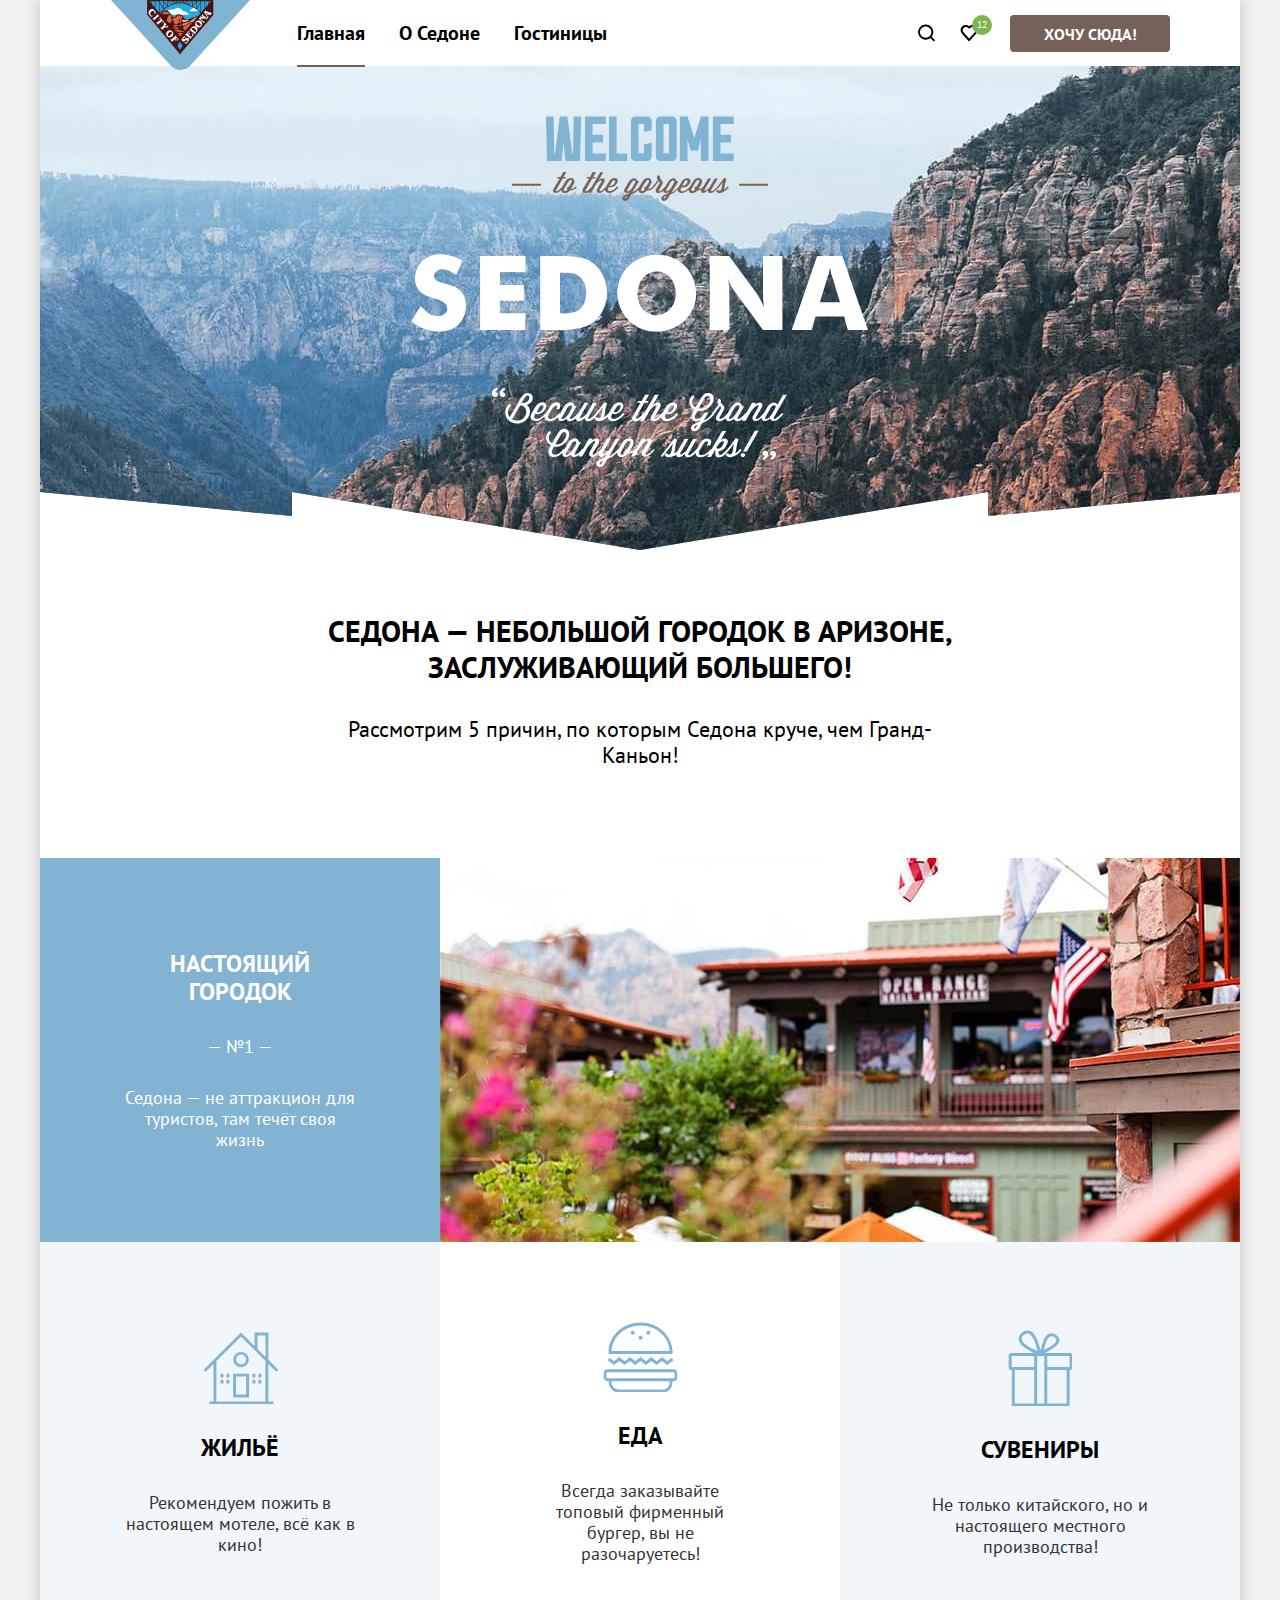
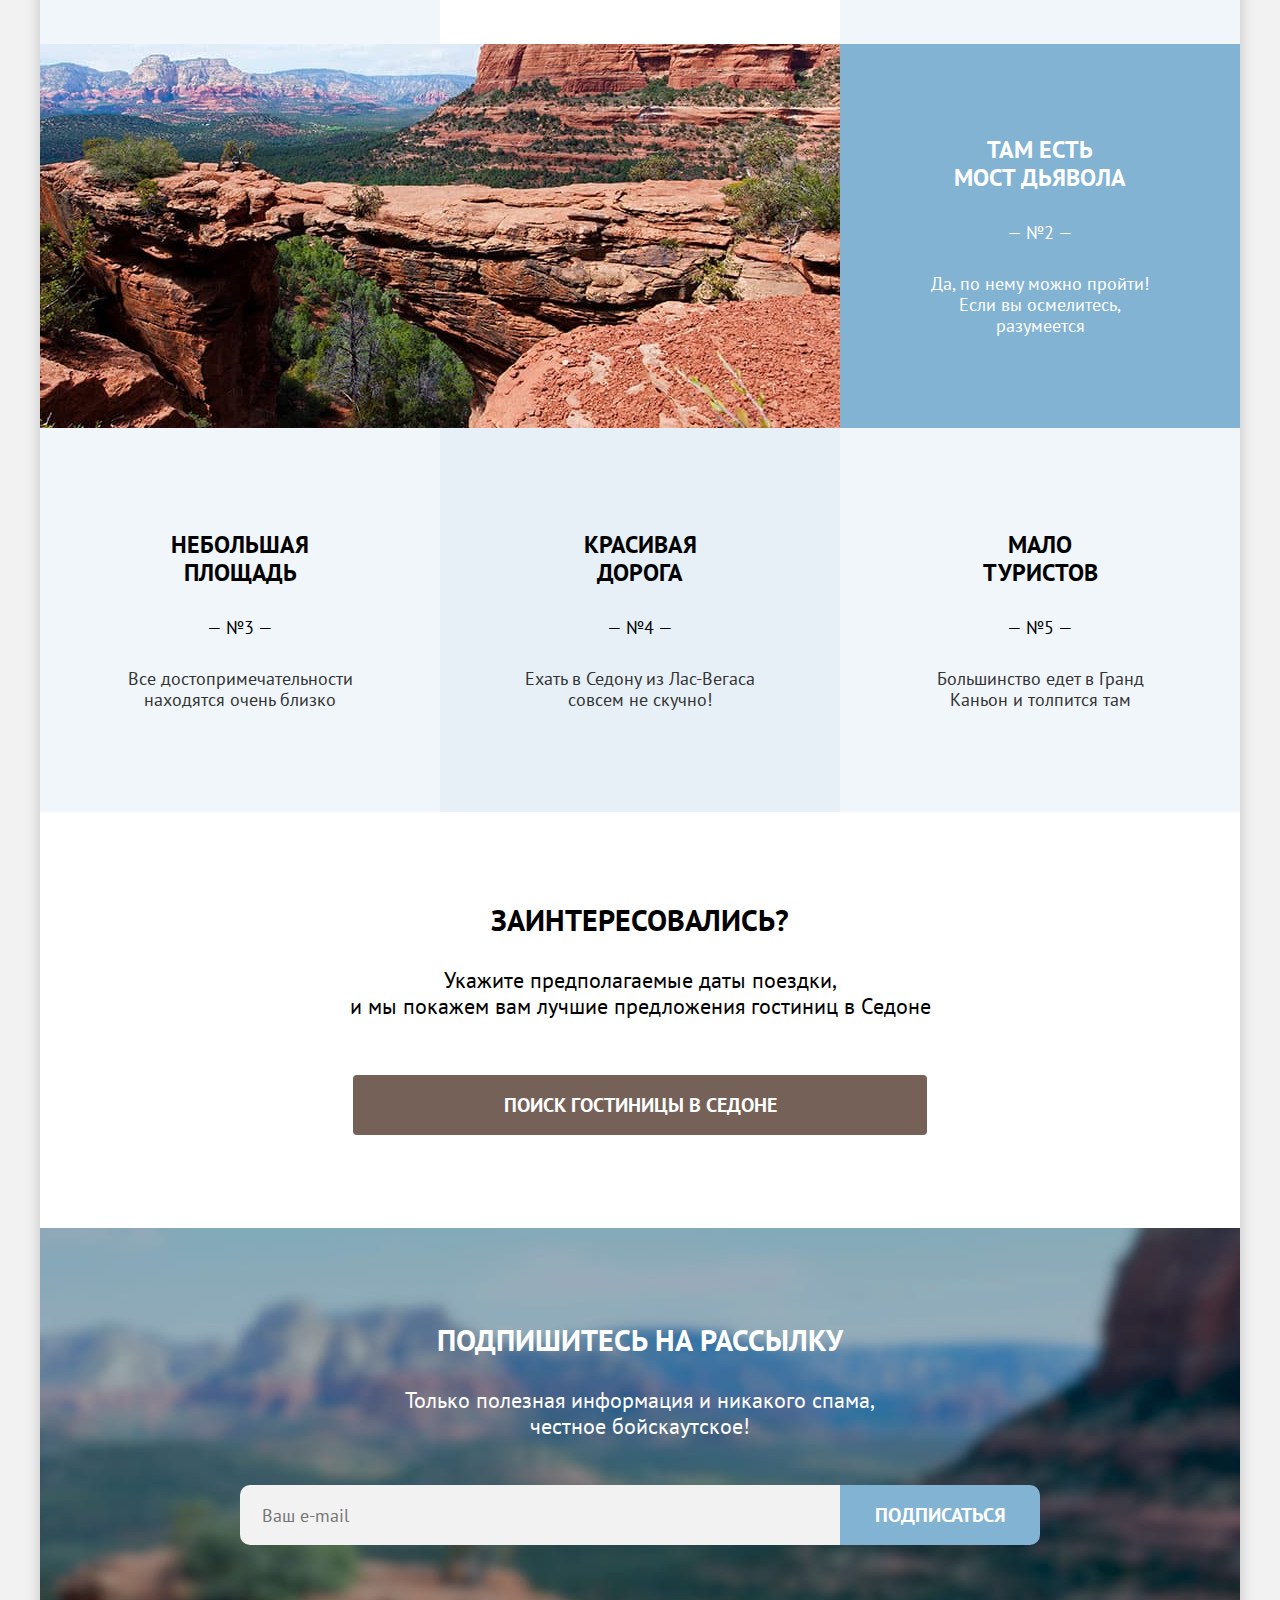
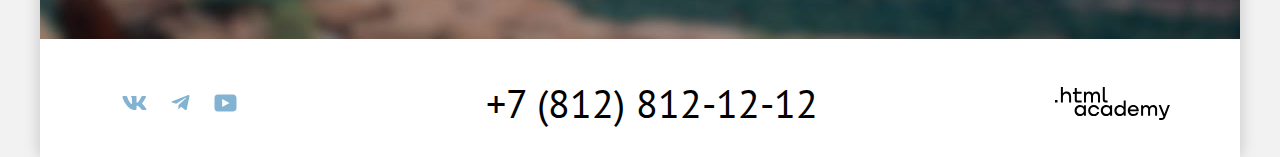
==== index.html @ 920b2a85 "Добавляет частично модальное окно" ====
<!DOCTYPE html>
<html lang="ru">

	<head>
		<meta charset="UTF-8">
		<title>HTML Academy: Седона</title>
		<link rel="icon" href="images/favicon.png" sizes="32x32" type="image/png">
		<link rel="stylesheet" href="styles/styles.css">
	</head>

	<body>
		<div class="wrapper">
			<header class="header container">
				<a class="logo">
					<img src="images/logo.svg" width="140" height="70" alt="Логотип.">
				</a>
				<nav class="navigation">
					<ul class="navigation__list">
						<li><a class="navigation__link navigation__link--active">Главная</a></li>
						<li><a class="navigation__link" href="#">О Седоне</a></li>
						<li><a class="navigation__link" href="catalog.html">Гостиницы</a></li>
					</ul>
					<ul class="navigation__list">
						<li><a class="navigation__link navigation__icon navigation__icon--search" aria-label="Поиск" href="#"></a></li>
						<li><a class="navigation__link navigation__icon navigation__icon--favorite" aria-label="Избранное" href="#"></a></li>
						<li><a class="button" href="#">Хочу сюда!</a></li>
					</ul>
				</nav>
			</header>
			<main class="main">
				<section class="hero">
					<h1 class="visually-hidden">Добро пожаловать в великолепную Седону</h1>
					<img class="hero__image" src="images/welcome.svg" alt="Welcome to the gorgeous Sedona.">
				</section>
				<section class="advantages">
					<h2 class="visually-hidden">Преимущества</h2>
					<div class="advantages__intro">
						<p class="advantages__intro-title title">Седона — небольшой городок в Аризоне, заслуживающий большего!</p>
						<p class="advantages__intro-description">Рассмотрим 5 причин, по которым Седона круче, чем Гранд-Каньон!</p>
					</div>
					<ol class="advantages__list">
						<li class="advantages__item advantages__item--main">
							<div class="advantages__card advantages__card--main advantages__position">
								<p class="advantages__title">Настоящий городок</p>
								<p class="advantages__description advantages__description--main">Седона — не аттракцион для туристов, там течёт своя жизнь</p>
							</div>
							<img class="advantages__item-img" src="images/reasons/first-reason.jpg" alt="Пейзаж города." width="800" height="384">
							<ul class="advantages__sublist">
								<li class="advantages__card advantages__card--house advantages__card--lighter">
									<p class="advantages__title">Жильё</p>
									<p class="advantages__description">Рекомендуем пожить в настоящем мотеле, всё как в кино!</p>
								</li>
								<li class="advantages__card advantages__card--food">
									<p class="advantages__title">Еда</p>
									<p class="advantages__description">Всегда заказывайте топовый фирменный бургер, вы не разочаруетесь!</p>
								</li>
								<li class="advantages__card advantages__card--souvenir advantages__card--lighter">
									<p class="advantages__title">Сувениры</p>
									<p class="advantages__description">Не только китайского, но и настоящего местного производства!</p>
								</li>
							</ul>
						</li>
						<li class="advantages__item advantages__item--main">
							<div class="advantages__card advantages__card--main advantages__position">
								<p class="advantages__title">Там есть<br>мост дьявола</p>
								<p class="advantages__description advantages__description--main">Да, по нему можно пройти! Если вы осмелитесь, разумеется</p>
							</div>
							<img class="advantages__item-img advantages__item-img--reverse" src="images/reasons/second-reason.jpg" alt="Пейзаж города." width="800" height="384">
						</li>
						<li class="advantages__card advantages__card--lighter advantages__position">
							<p class="advantages__title">Небольшая площадь</p>
							<p class="advantages__description">Все достопримечательности находятся очень близко</p>
						</li>
						<li class="advantages__card advantages__card--light advantages__position">
							<p class="advantages__title">Красивая дорога</p>
							<p class="advantages__description">Ехать в Седону из Лас-Вегаса совсем не скучно!</p>
						</li>
						<li class="advantages__card advantages__card--lighter advantages__position">
							<p class="advantages__title">Мало туристов</p>
							<p class="advantages__description">Большинство едет в Гранд Каньон и толпится там</p>
						</li>
					</ol>
				</section>
				<section class="search">
					<h2 class="visually-hidden">Поиск гостиницы</h2>
					<p class="search__title title">Заинтересовались?</p>
					<p class="search__description">Укажите предполагаемые даты поездки,<br>и мы покажем вам лучшие предложения гостиниц в Седоне</p>
					<a class="search__button button" href="#">Поиск гостиницы в седоне</a>
				</section>
				<section class="newsletter newsletter--background">
					<h2 class="newsletter__title title">Подпишитесь на рассылку</h2>
					<p class="newsletter__description">Только полезная информация и никакого спама, честное бойскаутское!</p>
					<form class="newsletter__form" action="https://echo.htmlacademy.ru/" method="post">
						<input class="newsletter__input-text" placeholder="Ваш e-mail" type="email" name="newsletter-email" aria-label="Email" required>
						<button class="newsletter__button button button--secondary" type="submit">Подписаться</button>
					</form>
				</section>
			</main>
			<footer class="contacts container">
				<h2 class="visually-hidden">Контакты</h2>
				<ul class="social">
					<li class="social__item">
						<a class="social__link" href="https://vk.com/htmlacademy" aria-label="Вконтакте.">
							<svg aria-hidden="true" width="25" height="14" viewBox="0 0 25 14" fill="currentColor" xmlns="http://www.w3.org/2000/svg">
								<path fill-rule="evenodd" clip-rule="evenodd"
											d="M23.9498 0.948C24.1158 0.402 23.9498 0 23.1548 0H20.5298C19.8618 0 19.5538 0.347 19.3868 0.73C19.3868 0.73 18.0518 3.926 16.1608 6.002C15.5488 6.604 15.2708 6.795 14.9368 6.795C14.7698 6.795 14.5188 6.604 14.5188 6.057V0.948C14.5188 0.292 14.3348 0 13.7788 0H9.65076C9.23376 0 8.98276 0.304 8.98276 0.593C8.98276 1.214 9.92876 1.358 10.0258 3.106V6.904C10.0258 7.737 9.87276 7.888 9.53876 7.888C8.64876 7.888 6.48376 4.677 5.19876 1.003C4.94976 0.288 4.69776 0 4.02676 0H1.39976C0.649756 0 0.499756 0.347 0.499756 0.73C0.499756 1.412 1.38976 4.8 4.64476 9.281C6.81476 12.341 9.86976 14 12.6528 14C14.3218 14 14.5278 13.632 14.5278 12.997V10.684C14.5278 9.947 14.6858 9.8 15.2148 9.8C15.6048 9.8 16.2718 9.992 17.8298 11.467C19.6098 13.216 19.9028 14 20.9048 14H23.5298C24.2798 14 24.6558 13.632 24.4398 12.904C24.2018 12.18 23.3518 11.129 22.2248 9.882C21.6128 9.172 20.6948 8.407 20.4158 8.024C20.0268 7.533 20.1378 7.314 20.4158 6.877C20.4158 6.877 23.6158 2.451 23.9488 0.948H23.9498Z" />
							</svg>
						</a>
					</li>
					<li class="social__item">
						<a class="social__link" href="https://t.me/htmlacademy" aria-label="Телеграм.">
							<svg aria-hidden="true" width="19" height="16" viewBox="0 0 19 16" fill="currentColor" xmlns="http://www.w3.org/2000/svg">
								<path
											d="M17.2853 0.0992597L1.34073 6.24776C0.252584 6.68481 0.258879 7.29184 1.14109 7.56253L5.23469 8.83953L14.7061 2.8637C15.1539 2.59121 15.5631 2.7378 15.2268 3.03636L7.55308 9.96185H7.55128L7.55308 9.96275L7.2707 14.1823C7.68438 14.1823 7.86693 13.9925 8.09895 13.7686L10.0873 11.8351L14.2232 14.89C14.9858 15.31 15.5334 15.0941 15.7232 14.1841L18.4382 1.38885C18.7161 0.274623 18.0128 -0.229883 17.2853 0.0992597Z" />
							</svg>
						</a>
					</li>
					<li class="social__item">
						<a class="social__link" href="https://www.youtube.com/user/htmlacademyru" aria-label="YouTube.">
							<svg aria-hidden="true" width="23" height="18" viewBox="0 0 23 18" fill="currentColor" xmlns="http://www.w3.org/2000/svg">
								<path
											d="M19.1072 0.5H3.67437C1.81368 0.5 0.500244 2.09375 0.500244 3.9V13.9937C0.500244 15.9062 1.81368 17.5 3.67437 17.5H19.3261C20.9679 17.5 22.5002 15.9062 22.5002 14.1V3.9C22.2813 2.09375 20.9679 0.5 19.1072 0.5ZM8.16194 13.0375V4.9625L15.4953 9L8.16194 13.0375Z" />
							</svg>
						</a>
					</li>
				</ul>
				<a class="contacts__link contacts__large-text" href="tel:88128121212" aria-label="Наш телефон для связи:">+7 (812) 812-12-12</a>
				<a class="contacts__link" href="https://htmlacademy.ru/" aria-label="Логотип компании html academy.">
					<svg class="contacts__dev-logo" width="115" height="33" viewBox="0 0 115 33" fill="currentColor" xmlns="http://www.w3.org/2000/svg">
						<path fill-rule="evenodd" clip-rule="evenodd"
									d="M7.9999 6.2C8.7999 5.2 9.9999 4.5 11.5999 4.5C14.2999 4.5 16.1999 6.4 16.0999 9.4V15.5H14.0999V9.8C14.0999 8 12.9999 6.6 11.1999 6.6C9.1999 6.6 7.8999 8.1 7.8999 10.2V15.5H5.8999V0H7.8999V6.2H7.9999ZM0 15.5V12.9H2.5V15.5H0ZM26.5999 4.79998H21.7999V1.09998H19.7999V4.89998H17.8999V6.89998H19.7999V12.9C19.7999 14.6 20.7999 15.6 22.4999 15.6H26.5999V13.6H22.8999C22.1999 13.6 21.7999 13.2 21.7999 12.5V6.79998H26.5999V4.79998ZM37.6 6.69998C38.2 5.39998 39.5 4.59998 41.1 4.59998C43.6 4.59998 45.1 6.39998 45 8.89997V15.4H43V9.09998C43 7.49998 42.1 6.49998 40.6 6.49998C39.4 6.49998 38 7.39998 38 9.79998V15.4H36V9.09998C36 7.49998 35.1 6.49998 33.6 6.49998C32 6.49998 31 7.99998 31 9.99998V15.4H29V4.79998H30.9V6.39998H31C31.6 5.39998 32.7 4.59998 34.1 4.59998C35.7 4.59998 36.9 5.49998 37.5 6.69998H37.6ZM47.8 12.7C47.8 14.4 48.8 15.4 50.6 15.4H52.6V13.4H50.9001C50.2001 13.4 49.8 13 49.8 12.3V0H47.8V12.7ZM25.0001 17.9C26.7001 17.9 28.0001 18.6 28.9001 19.7V18.2H30.9001V28.8H28.9001V27.2H28.8001C28.0001 28.3 26.8001 29.1 25.0001 29.1C21.9001 29.1 19.6001 26.8 19.6001 23.5C19.6001 20.2 21.9001 17.9 25.0001 17.9ZM21.7001 23.5C21.7001 25.5 23.1001 27.1 25.3001 27.1C27.5001 27.1 28.9001 25.4 28.9001 23.5C28.9001 21.5 27.5001 19.9 25.3001 19.9C23.1001 19.9 21.7001 21.5 21.7001 23.5ZM44.2 22C43.7 19.6 41.5999 17.9 38.7999 17.9C35.3999 17.9 33.2 20.4 33.2 23.5C33.2 26.6 35.3999 29.1 38.7999 29.1C41.5999 29.1 43.7 27.3 44.2 24.9H42.0999C41.7 26.2 40.3999 27.2 38.7999 27.2C36.5999 27.2 35.2 25.6 35.2 23.6C35.2 21.6 36.5999 20 38.7999 20C40.3999 20 41.5999 21 42.0999 22.2H44.2V22ZM51.2001 17.9C52.9001 17.9 54.2001 18.6 55.1 19.7V18.2H57.1V28.8H55.1V27.2H55C54.2001 28.3 53 29.1 51.2001 29.1C48.1001 29.1 45.8 26.8 45.8 23.5C45.8 20.2 48.1001 17.9 51.2001 17.9ZM47.9001 23.5C47.9001 25.5 49.3 27.1 51.5 27.1C53.6 27.1 55.1 25.4 55.1 23.5C55.1 21.5 53.7001 19.9 51.5 19.9C49.3 19.9 47.9001 21.5 47.9001 23.5ZM68.6999 19.8C67.7999 18.7 66.4999 17.9 64.7999 17.9C61.6999 17.9 59.3999 20.2 59.3999 23.5C59.3999 26.8 61.5999 29.1 64.7999 29.1C66.4999 29.1 67.7999 28.3 68.5999 27.3H68.6999V28.8H70.6999V13.4H68.6999V19.8ZM65.0999 27.1C62.8999 27.1 61.4999 25.5 61.4999 23.5C61.4999 21.5 62.8999 19.9 65.0999 19.9C67.2999 19.9 68.6999 21.5 68.6999 23.5C68.5999 25.5 67.1999 27.1 65.0999 27.1ZM72.8 23.5C72.8 20.4 75 17.9 78.3 17.9C81.8 17.9 84 20.6 83.8 24.2H75C75.1 25.8 76.5 27.1 78.4 27.1C79.8 27.1 80.9 26.5 81.4 25.5H83.5C82.8 27.8 80.8 29.1 78.3 29.1C74.9 29.1 72.8 26.5 72.8 23.5ZM81.6 22.4C81.3 20.8 80 19.8 78.3 19.8C76.6001 19.8 75.4 20.9 75.1 22.4H81.6ZM98.2001 17.9C96.6001 17.9 95.3001 18.7 94.6001 19.9H94.5001C93.9001 18.7 92.7001 17.9 91.1001 17.9C89.7001 17.9 88.6001 18.6 88.0001 19.7V18.2H86.1001V28.8H88.1001V23.4C88.1001 21.4 89.1001 20 90.7001 19.9C92.2001 19.9 93.1001 20.9 93.1001 22.5V28.8H95.1001V23.2C95.1001 20.8 96.5001 19.9 97.7001 19.9C99.2001 19.9 100.1 20.9 100.1 22.5V28.8H102.1V22.3C102.2 19.7 100.7 17.9 98.2001 17.9ZM105.8 18.1L109.4 27L112.8 18.1H114.9L110.2 30.3C109.5 32.1 108.5 32.9 106.7 32.9H104.2V30.9H106.7C107.7 30.9 108.1 30.6 108.4 29.7L103.6 18.1H105.8Z" />
					</svg>
				</a>
			</footer>
		</div>
		<div class="modal modal--closed">
			<div class="modal__window">
				<button class="modal__close-button" aria-label="Закрыть"></button>
				<section class="modal__content">
					<h2 class="modal__title title">Поиск гостиницы в Седоне</h2>
					<form class="modal__form" action="https://echo.htmlacademy.ru/" method="post">
						<label class="modal__label" for="entry-date">Дата заезда:</label>
						<input class="modal__input" id="entry-date" type="text" value="27 апреля 2020">
						<span class="modal__input-info modal__input-info--danger">Мы не можем отправить вас в прошлое.</span>
						<label class="modal__label" for="departure-date">Дата выезда:</label>
						<input class="modal__input" id="departure-date" type="text" value="1 сентября 2021">
						<span class="modal__input-info">На эти даты есть свободные номера. Пока есть.</span>
						<label class="modal__label" for="adults-num">Взрослые:</label>
						<input class="modal__input modal__input-number" id="adults-num" type="number" value="2">
						<span class="modal__empty"></span>
						<label class="modal__label modal__label--info" for="children-num">Дети:</label>
						<input class="modal__input modal__input-number" id="children-num" type="number" value="1">
						<button class="modal__button button button--secondary">Найти</button>
					</form>
				</section>
			</div>
		</div>
	</body>

</html>
---- styles/styles.css ----
@font-face {
	font-family: "PT Sans";
	font-style: normal;
	font-weight: 400;
	src: url("../fonts/ptsans-400.woff2") format("woff2");
	font-display: swap;
}

@font-face {
	font-family: "PT Sans";
	font-style: normal;
	font-weight: 700;
	src: url("../fonts/ptsans-700.woff2") format("woff2");
	font-display: swap;
}

/* Basic */

img {
	max-width: 100%;
	object-fit: contain;
}

body {
	height: 100vh;
	margin: 0;
	font-family: "PT Sans", sans-serif;
	font-size: 22px;
	line-height: 26px;
	background-color: #f2f2f2;
	color: #000000;
}

.wrapper {
	display: flex;
	flex-direction: column;
	width: 1200px;
	min-height: 100%;
	margin: auto;
	box-shadow: 0 0 15px rgba(0, 0, 0, 0.2);
	background-color: #ffffff;
}

.container {
	padding: 0 70px;
}

.main {
	flex-grow: 1;
}

.catalog {
	flex-grow: 1;
}

.title {
	margin: 0 auto;
	padding: 0;
	font-size: 30px;
	line-height: 36px;
	font-weight: 700;
	text-transform: uppercase;
}

.visually-hidden {
	position: absolute;
	width: 1px;
	height: 1px;
	margin: -1px;
	border: 0;
	padding: 0;
	white-space: nowrap;
	clip-path: inset(100%);
	clip: rect(0 0 0 0);
	overflow: hidden;
}

/* Button */

.button {
	display: block;
	width: 160px;
	margin: 0;
	padding: 9px 15px 8px;
	box-sizing: border-box;
	font-family: inherit;
	font-weight: 700;
	font-size: 16px;
	line-height: 20px;
	text-transform: uppercase;
	text-decoration: none;
	text-align: center;
	cursor: pointer;
	color: #ffffff;
	background-color: #756157;
	border: none;
	border-radius: 4px;
}

.button--secondary {
	background-color: #82b3d3;
}

.button--selected {
	background-color: #7db54f;
}

.button--trasparent {
	font-weight: 400;
	background-color: transparent;
	text-transform: none;
}

.button--icon {
	display: flex;
	align-items: center;
	width: 48px;
	padding: 15px 14px;
	color: #000000;
	background-color: transparent;
	border: 2px solid #e5e5e5;
	border-radius: 4px;
}

.button--icon-selected {
	border: 2px solid #000000;
}

.button:hover {
	background-color: #615048;
}

.button--secondary:hover {
	background-color: #68a2ca;
}

.button--selected:hover {
	background-color: #6c9e42;
}

.button--icon:hover {
	background-color: transparent;
	border: 2px solid #000000;
}

.button:focus {
	outline: none;
	background-color: #615048;
}

.button--secondary:focus {
	outline: none;
	background-color: #68a2ca;
}

.button--selected:focus {
	outline: none;
	background-color: #6c9e42;
}

.button--icon:focus {
	background-color: transparent;
	border: 2px solid #68a2ca;
}

.button:active {
	background-color: #756157;
	color: rgba(255, 255, 255, 0.3);
}

.button--secondary:active {
	background-color: #82b3d3;
	color: rgba(255, 255, 255, 0.3);
}

.button--selected:active {
	background-color: #7db54f;
	color: rgba(255, 255, 255, 0.3);
}

.button--icon:active {
	background-color: transparent;
	border: 2px solid #000000;
	color: #000000;
}

.button:disabled {
	background-color: #e5e5e5;
	color: #ffffff;
}

/* Header */

.header {
	position: relative;
}

.logo {
	position: absolute;
	display: block;
	z-index: 1;
}

.navigation {
	margin-left: 170px;
	display: flex;
	justify-content: space-between;
}

.navigation__list {
	display: flex;
	flex-wrap: wrap;
	align-items: center;
	margin: 0;
	padding: 0;
	list-style: none;
}

.navigation__link {
	position: relative;
	display: block;
	padding: 20px 17px;
	font-weight: 700;
	font-size: 20px;
	text-transform: capitalize;
	text-decoration: none;
	color: #000000;
}

.navigation__link:hover {
	background-color: #e3f1fa;
}

.navigation__link:focus {
	background-color: #e3f1fa;
	outline: none;
}

.navigation__link:active {
	background-color: #d6ecf9;
}

.navigation__link--active::before {
	position: absolute;
	bottom: -1px;
	width: calc(100% - 17px * 2);
	height: 2px;
	content: "";
	background-color: #756257;
	z-index: 1;
}

.navigation__icon {
	padding: 20px 12px;
	font-weight: 400;
	width: 18px;
	height: 26px;
	background-repeat: no-repeat;
	background-size: 18px 18px;
	background-position: center;
}

.navigation__icon--search {
	background-image: url("../images/icons/search.svg");
}

.navigation__icon--favorite {
	margin-right: 20px;
	background-image: url("../images/icons/favorite.svg");
}

.navigation__icon--favorite::after {
	position: absolute;
	top: 15px;
	right: -2px;
	width: 20px;
	height: 20px;
	content: "12";
	font-size: 10px;
	line-height: 20px;
	color: #ffffff;
	text-align: center;
	background-color: #7db54f;
	border-radius: 50%;
}

/* Contacts */

.contacts {
	display: flex;
	justify-content: space-between;
	align-items: center;
	padding-top: 40px;
	padding-bottom: 30px;
}

.social {
	display: flex;
	flex-wrap: wrap;
	align-items: center;
	margin: 0;
	padding: 0;
	list-style: none;
}

.social__link {
	display: flex;
	padding: 12px;
	color: #83b3d3;
}

.social__link:hover {
	color: #68a2ca;
}

.social__link:focus {
	outline: none;
	color: #68a2ca;
}

.social__link:active {
	opacity: 0.3;
}

.contacts__large-text {
	font-size: 40px;
	line-height: 48px;
	text-transform: uppercase;
}

.contacts__dev-logo {
	display: block;
}

.contacts__link {
	color: inherit;
	text-decoration: none;
}

.contacts__link:hover {
	color: #756157;
}

.contacts__link:focus {
	outline: none;
	color: #756157;
}

.contacts__link:active {
	color: #756157;
	opacity: 0.3;
}

/* Modal */

.modal {
	position: fixed;
	top: 0;
	left: 0;
	width: 100%;
	height: 100%;
	display: flex;
	background: rgba(242, 242, 242, 0.8);
	z-index: 2;
}

.modal__window {
	position: relative;
	margin: auto;
	padding: 62px 70px 70px;
	background-color: #ffffff;
	box-shadow: 0 25px 50px rgba(0, 0, 0, 0.15);
	border-radius: 30px;
}

.modal__close-button {
	position: absolute;
	top: 54px;
	right: 70px;
	width: 53px;
	height: 53px;
	border-radius: 50%;
	background-color: #f2f2f2;
	border: none;
	cursor: pointer;
}

.modal__close-button::after {
	position: absolute;
	top: 50%;
	left: 50%;
	width: 13px;
	height: 13px;
	content: "";
	background-image: url("../images/icons/close.svg");
	background-repeat: no-repeat;
	transform: translate(-50%, -50%);
}

.modal__title {
	margin-bottom: 63px;
}

.modal__form {
	display: grid;
	grid-template-columns: 155px 133px 56px 97px 133px;
	align-items: center;
}

.modal__label {
	position: relative;
	font-weight: 700;
	font-size: 20px;
	line-height: 26px;
	text-transform: capitalize;
}

.modal__label--info::after {
	position: absolute;
	top: 0;
	left: 54px;
	width: 25px;
	height: 25px;
	border-radius: 50%;
	background-color: #83b3d3;
	background-image: url("../images/icons/info.svg");
	background-repeat: no-repeat;
	background-position: center;
	content: "";
}

.modal__input {
	display: block;
	grid-column: 2 / -1;
	width: 100%;
	box-sizing: border-box;
	padding: 15px 60px 14px 19px;
	font-family: inherit;
	font-size: 18px;
	line-height: 21px;
	background-color: #f2f2f2;
	border: none;
	border-radius: 4px;
}

.modal__input-number {
	grid-column: span 1;
	padding-left: 60px;
}

.modal__input-number::-webkit-outer-spin-button,
.modal__input-number::-webkit-inner-spin-button {
	appearance: none;
	margin: 0;
}

.modal__input-info {
	grid-column: 2 / -1;
	font-size: 16px;
	line-height: 21px;
	padding: 8px 0 10px;
}

.modal__input-info--danger {
	color: #ff5757;
}

.modal__button {
	width: 100%;
	margin-top: 40px;
	padding: 12px 26px;
	grid-column: 1 / -1;
	font-size: 20px;
	line-height: 36px;
	border-radius: 10px;
}

.modal--closed {
	display: none;
}

/* Hero */

.hero {
	position: relative;
	margin: 0;
	padding: 50px 0 82px;
	background-color: #489dd6;
	background-image: url("../images/backgrounds/welcome.jpg");
	background-repeat: no-repeat;
	background-size: 100% auto;
	color: #ffffff;
	clip-path: polygon(0% 0%, 0% 88%, 21% 93%, 21% 88%, 50% 100%, 79% 88%, 79% 93%, 100% 88%, 100% 0%);
}

.hero__image {
	display: block;
	margin: 0 auto;
}


/* Advantages */

.advantages__intro {
	width: 660px;
	margin: auto;
	padding: 63px 0 90px;
	text-align: center;
}

.advantages__intro-title {
	margin-bottom: 31px;
}

.advantages__intro-description {
	margin: 0;
}


.advantages__list {
	display: grid;
	grid-template-columns: repeat(3, 1fr);
	margin: 0;
	padding: 0;
	list-style: none;
	text-align: center;
	counter-reset: advantage;
}

.advantages__sublist {
	display: contents;
	margin: 0;
	padding: 0;
	list-style: none;
}

.advantages__card {
	display: flex;
	flex-direction: column;
	gap: 30px;
	justify-content: center;
	align-items: center;
	grid-column: span 1;
	min-height: 384px;
	box-sizing: border-box;
	padding: 80px 85px;
}

.advantages__item--main {
	display: grid;
	grid-template-columns: repeat(3, 1fr);
	grid-column: 1 / -1;
	gap: 0;
	padding: 0;
}

.advantages__item-img {
	display: block;
	object-fit: cover;
	grid-column: span 2;
}

.advantages__item-img--reverse {
	order: -1;
}

.advantages__card--main {
	background-color: #82b3d3;
	color: #ffffff;
}

.advantages__title {
	width: 180px;
	margin: 0;
	order: 1;
	font-size: 24px;
	line-height: 28px;
	font-weight: 700;
	text-transform: uppercase;
}

.advantages__position::before {
	counter-increment: advantage;
	content: "— №" counter(advantage) " —";
	order: 2;
	font-size: 18px;
	line-height: 21px;
}

.advantages__description {
	margin: 0;
	order: 3;
	font-size: 18px;
	line-height: 21px;
	color: #333333;
}

.advantages__description--main {
	color: inherit;
}

.advantages__card--house::before {
	width: 75px;
	height: 72px;
	background-image: url("../images/reasons/house.svg");
	background-repeat: no-repeat;
	content: "";
}

.advantages__card--food::before {
	width: 74px;
	height: 70px;
	background-image: url("../images/reasons/food.svg");
	background-repeat: no-repeat;
	content: "";
}

.advantages__card--souvenir::before {
	width: 64px;
	height: 76px;
	background-image: url("../images/reasons/souvenir.svg");
	background-repeat: no-repeat;
	content: "";
}

.advantages__card--light {
	background-color: rgba(131, 179, 211, 0.2);
}

.advantages__card--lighter {
	background-color: rgba(131, 179, 211, 0.12);
}

/* Search */

.search {
	margin: 0 auto;
	padding: 90px 0 93px;
	text-align: center;
}

.search__title {
	margin-bottom: 29px;
}

.search__description {
	margin: 0 auto;
	margin-bottom: 56px;
}

.search__button {
	width: 574px;
	margin: 0 auto;
	padding: 12px 15px;
	font-size: 20px;
	line-height: 36px;
}

/* Newsletter */

.newsletter {
	display: flex;
	flex-direction: column;
	align-items: center;
	margin: 0;
	padding: 94px;
	text-align: center;
}

.newsletter--background {
	background-color: #489dd6;
	background-image: url("../images/backgrounds/newsletter.jpg");
	background-repeat: no-repeat;
	background-size: 100% auto;
	color: #ffffff;
}

.newsletter__title {
	margin-bottom: 29px;
}

.newsletter__description {
	width: 475px;
	margin: 0;
	margin-bottom: 46px;
}

.newsletter__form {
	display: flex;
	margin: 0;
	padding: 0;
}

.newsletter__input-text {
	width: 600px;
	box-sizing: border-box;
	padding: 20px 22px 19px;
	margin: 0;
	font-family: inherit;
	font-size: 18px;
	line-height: 21px;
	background-color: #f2f2f2;
	border: none;
	border-radius: 10px 0 0 10px;
}

.newsletter__button {
	width: 200px;
	margin: 0;
	padding: 12px 15px;
	font-size: 20px;
	line-height: 36px;
	border-radius: 0 10px 10px 0;
}

/* Catalog Header */

.catalog__header {
	padding-top: 35px;
	padding-bottom: 70px;
	background-color: #489dd6;
	background-image: url("../images/backgrounds/filter.jpg");
	background-repeat: no-repeat;
	background-size: 100% auto;
	color: #ffffff;
}

.catalog__header-title {
	margin: 0;
	margin-bottom: 7px;
	font-size: 60px;
	line-height: 78px;
}

.catalog__header-link {
	text-decoration: none;
	color: inherit;
	background-color: transparent;
}

.catalog__header-link:hover {
	opacity: 0.6;
	background-color: transparent;
}

.catalog__header-link:focus {
	opacity: 1;
	background-color: transparent;
	outline: 3px solid #83B3D3;
}

.catalog__header-link:active {
	opacity: 0.6;
	background-color: transparent;
	outline: none;
}

/* Breadcrumbs */

.breadcrumbs {
	display: flex;
	align-items: center;
	gap: 25px;
	margin: 0;
	padding: 0;
	font-size: 16px;
	list-style: none;
}

.catalog__header-breadcrumbs {
	margin-bottom: 37px;
}

.breadcrumbs__item {
	position: relative;
}

.breadcrumbs__item + .breadcrumbs__item::before {
	position: absolute;
	top: 8px;
	left: -13px;
	width: 5px;
	height: 8px;
	background-image: url("../images/icons/breadcrubs-arrow.svg");
	background-size: 6px 9px;
	content: "";
}

/* Filters */

.filter__form {
	display: flex;
	justify-content: space-between;
}

.filter__group {
	display: grid;
	grid-template-columns: repeat(2, min-content);
	gap: 70px;
}

.fieldset {
	margin: 0;
	padding: 0;
	border: none;
}

.fieldset__title {
	margin: 0 0 30px -2px;
	font-size: 20px;
	line-height: 26px;
	text-transform: capitalize;
}

.filter__list {
	margin: 0;
	padding: 0;
	list-style: none;
}

.filter__item + .filter__item {
	margin-top: 15px;
}

.filter__label {
	display: flex;
	gap: 19px;
}

.filter__checkbox-view {
	width: 20px;
	height: 20px;
	background-color: #ffffff;
	background-image: none;
	border-radius: 4px;
}

.filter__checkbox-view:hover {
	background-color: rgba(255, 255, 255, 0.6);
}

.filter__checkbox:focus + .filter__checkbox-view {
	background: rgba(255, 255, 255, 0.6);
	border: 3px solid #83b3d3;
	margin: -3px -3px;
}

.filter__checkbox:active + .filter__checkbox-view {
	background: rgba(255, 255, 255, 0.3);
}

.filter__checkbox:checked + .filter__checkbox-view {
	background-image: url("../images/icons/check.svg");
	background-position: 4px;
	background-repeat: no-repeat;
}

.filter__radio-view {
	position: relative;
	width: 20px;
	height: 20px;
	background-color: #ffffff;
	border-radius: 50%;
}

.filter__radio:checked + .filter__radio-view::after {
	position: absolute;
	top: 5px;
	left: 5px;
	width: 10px;
	height: 10px;
	content: "";
	background-color: #3F5E72;
	border-radius: 50%;
}

.filter__radio:focus + .filter__radio-view {
	border: 3px solid #83b3d3;
	margin: -3px -3px;
}

.filter__label-text {
	font-size: 18px;
	line-height: 21px;
}

.filter__price {
	display: grid;
	grid-template-columns: repeat(2, 1fr);
}

.filter__price-wrapper {
	position: relative;
	margin-top: 5px;
}

.filter__price-input {
	width: 145px;
	height: 48px;
	box-sizing: border-box;
	margin: 0 0 20px;
	padding: 0 42px 0 19px;
	font-family: inherit;
	font-size: 18px;
	line-height: 21px;
	background-color: transparent;
	border: 2px solid #ffffff;
	border-radius: 4px 0 0 4px;
	color: #ffffff;
}

.filter__price-input:hover {
	border-color: rgba(255, 255, 255, 0.6);
}

.filter__price-input:focus {
	border: 2px solid #FFFFFF;
	box-shadow: 0 0 0 3px #81B3D2;
	outline: none;
}

.filter__price-input:active {
	background-color: #756257;
	box-shadow: none;
}

.filter__price-placeholder {
	position: absolute;
	top: 10px;
	right: 14px;
	width: 17px;
	height: 23px;
	content: "от";
	font-size: 18px;
	line-height: 23px;
	color: rgba(255, 255, 255, 0.3);
}

.filter__price-input--last {
	border-left: 0;
	border-radius: 0 4px 4px 0;
}


.filter__price-input::-webkit-outer-spin-button,
.filter__price-input::-webkit-inner-spin-button {
	appearance: none;
	margin: 0;
}


.filter__range {
	grid-column: 1 / -1;
	position: relative;
	height: 4px;
	background-color: rgba(0, 0, 0, 0.3);
}

.filter__range-bar {
	position: absolute;
	height: 4px;
	background-color: #fff;
}

.filter__range-toggle {
	position: absolute;
	top: -8px;
	width: 20px;
	height: 20px;
	background-color: #fff;
	border-radius: 5px;
	border: none;
}

.filter__range-toggle:hover {
	box-shadow: 0 4px 10px rgba(0, 0, 0, 0.25);
}

.filter__range-toggle:focus {
	border: 3px solid #83B3D3;
	box-shadow: 0 4px 10px rgba(0, 0, 0, 0.25);
	outline: none;
}

.filter__range-toggle:active {
	border: 2px solid #83B3D3;
	box-shadow: 0 7px 15px rgba(0, 0, 0, 0.4);
	outline: none;
}

.filter__range-toggle--min {
	left: 0;
}

.filter__range-toggle--max {
	right: 0;
}

.filter__buttons {
	display: flex;
	flex-direction: column;
	gap: 20px;
	align-self: flex-end;
}

.filter__button {
	padding: 14px 15px;
}

.filter__button:last-child {
	padding: 0;
}

/* Catalog Items */

.catalog__items {
	padding-top: 55px;
	padding-bottom: 25px;
}

.catalog__select {
	padding: 10px 46px 10px 14px;
	margin: 0;
	font-family: inherit;
	font-size: 18px;
	line-height: 21px;
	color: #333333;
	background-color: #ffffff;
	border: 2px solid #e5e5e5;
	border-radius: 4px;
	background-image: url("../images/icons/select-arrow.svg");
	background-repeat: no-repeat;
	background-position: right 18px center;
	appearance: none;
}

.catalog__select:hover {
	border: 2px solid #68a2ca;
}

.catalog__select:focus {
	border: 2px solid #68a2ca;
	outline: none;
}

.catalog__select:active {
	border-color: #3f5e72;
}

.catalog__select:disabled {
	color: #000000;
	border-color: #000000;
	opacity: 0.3;
}

/* Catalog Items Header */

.catalog__items-header {
	display: flex;
	align-items: center;
	margin: 0;
	margin-bottom: 56px;
}

.catalog__items-title {
	margin: 0;
	margin-right: auto;
}

.catalog__items-sort {
	width: 290px;
	margin-right: 78px;
}

.catalog__items-view {
	display: grid;
	grid-template-columns: repeat(3, 1fr);
	gap: 8px;
	margin: 0;
	padding: 0;
	list-style: none;
}

/* Catalog List */

.catalog__list {
	display: grid;
	grid-template-columns: repeat(3, 1fr);
	column-gap: 18px;
	margin: 0;
	padding: 0;
	margin-bottom: 30px;
	padding-bottom: 66px;
	border-bottom: 1px solid #E6E6E6;
	list-style: none;
}

/* Catalog Card */

.catalog__item {
	display: grid;
	grid-template-columns: repeat(2, 1fr);
	gap: 16px 20px;
	padding: 20px;
}

.catalog__item-link {
	display: grid;
	grid-column: 1 / -1;
	gap: 16px;
	text-decoration: none;
}

.catalog__item-image {
	display: block;
}

.catalog__item-title {
	margin: 0;
	grid-column: 1 / -1;
	font-size: 24px;
	line-height: 28px;
	font-weight: 700;
	color: #000000;
}

.catalog__item-text {
	margin: 0;
	font-size: 18px;
	line-height: 21px;
	color: #333333;
}

.catalog__item-button {
	width: 100%;
}

.catalog__item-stars {
	display: flex;
	align-items: center;
	gap: 6px;
	margin: 0;
	padding: 0;
	list-style: none;
}

.catalog__item-star {
	width: 18px;
	height: 17px;
	background-image: url("../images/icons/star.svg");
}

.catalog__item-rating {
	padding: 9px 22px;
	font-size: 16px;
	line-height: 20px;
	text-transform: uppercase;
	text-align: center;
	background-color: #f2f2f2;
	border-radius: 4px;
}

/* Catalog Footer */

.catalog__items-footer {
	display: flex;
	justify-content: space-between;
	align-items: center;
	padding: 0;
}

.pagination {
	display: flex;
	justify-content: space-between;
	gap: 8px;
	margin: 0;
	padding: 0;
	list-style: none;
}

.pagination__link {
	display: block;
	width: 60px;
	padding: 12px;
	font-size: 20px;
	line-height: 36px;

}

.pagination-item-current {
	color: #000000;
	background-color: #f2f2f2;
	pointer-events: none;
}

.catalog__items-quantity {
	display: flex;
	justify-content: space-between;
	align-items: center;
	width: 386px;
	font-size: 18px;
	line-height: 21px;
}

.catalog__items-quantity-select {
	width: 160px;
}
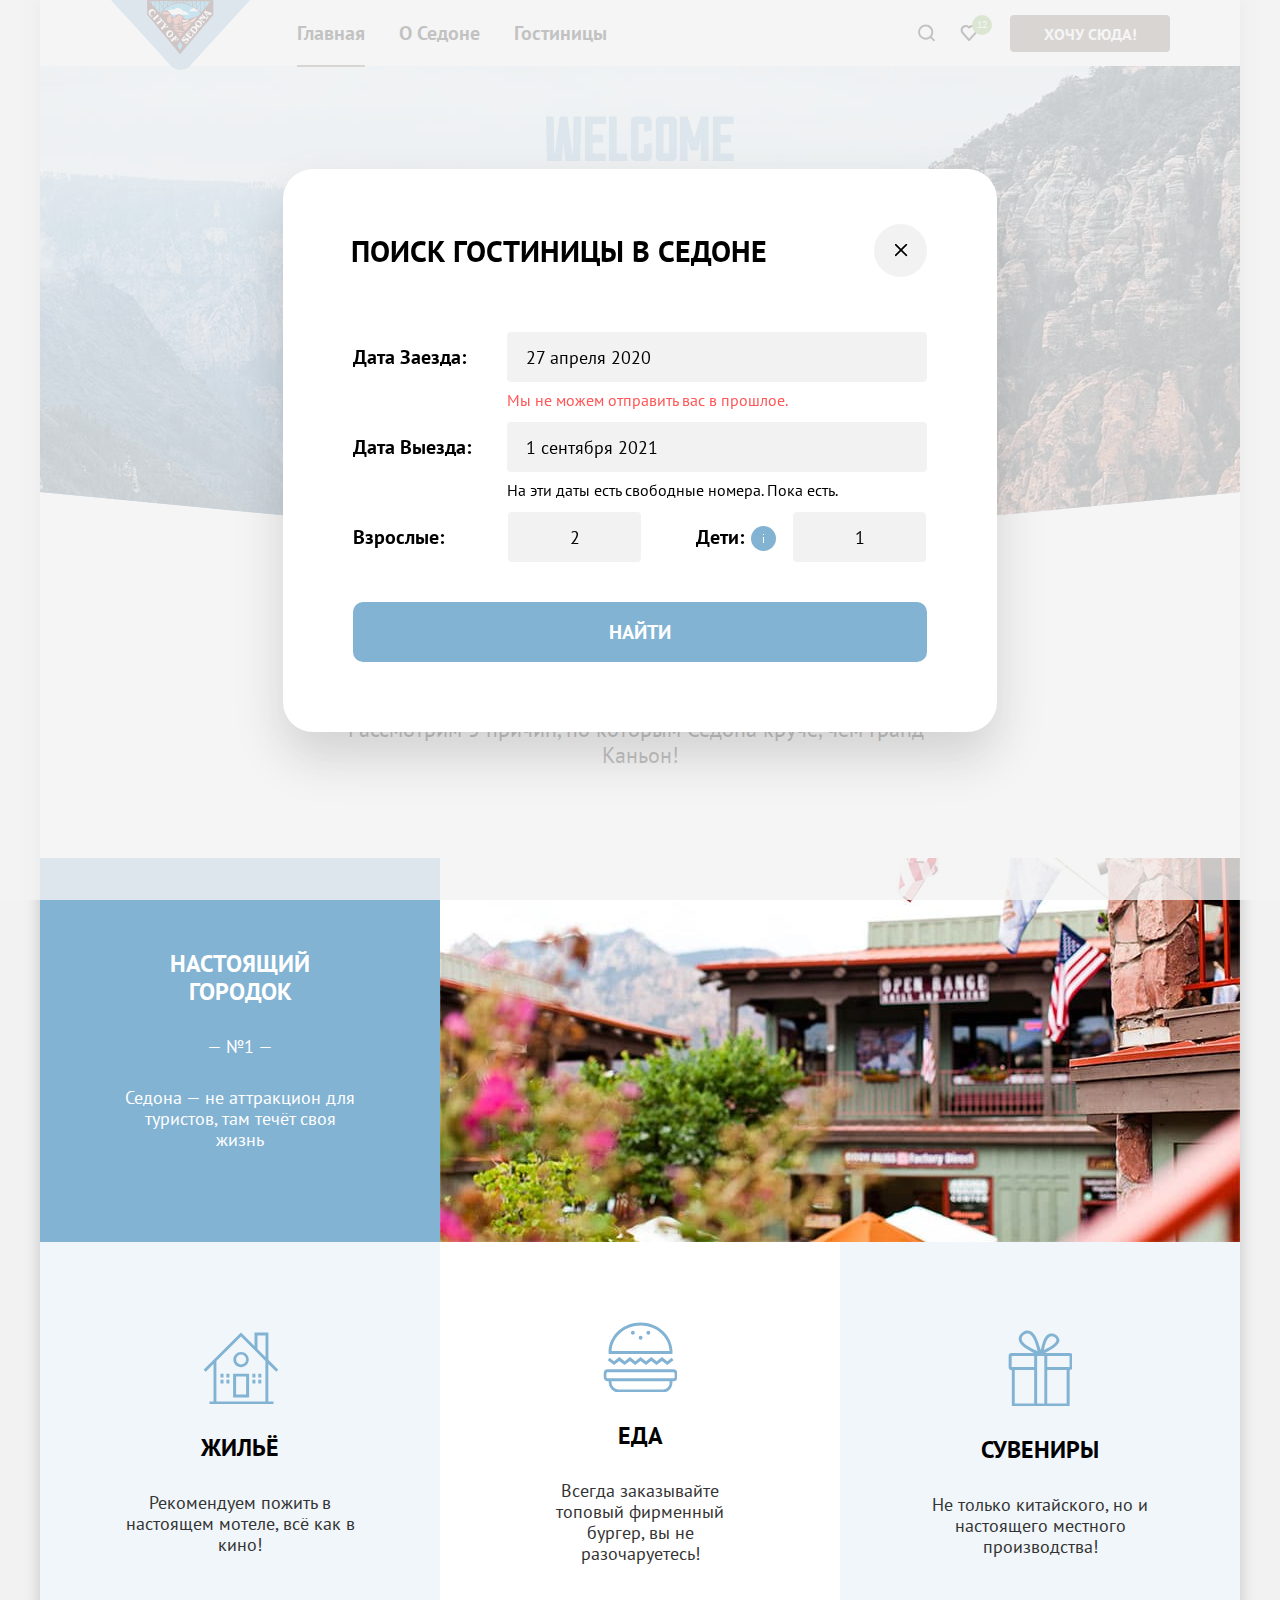
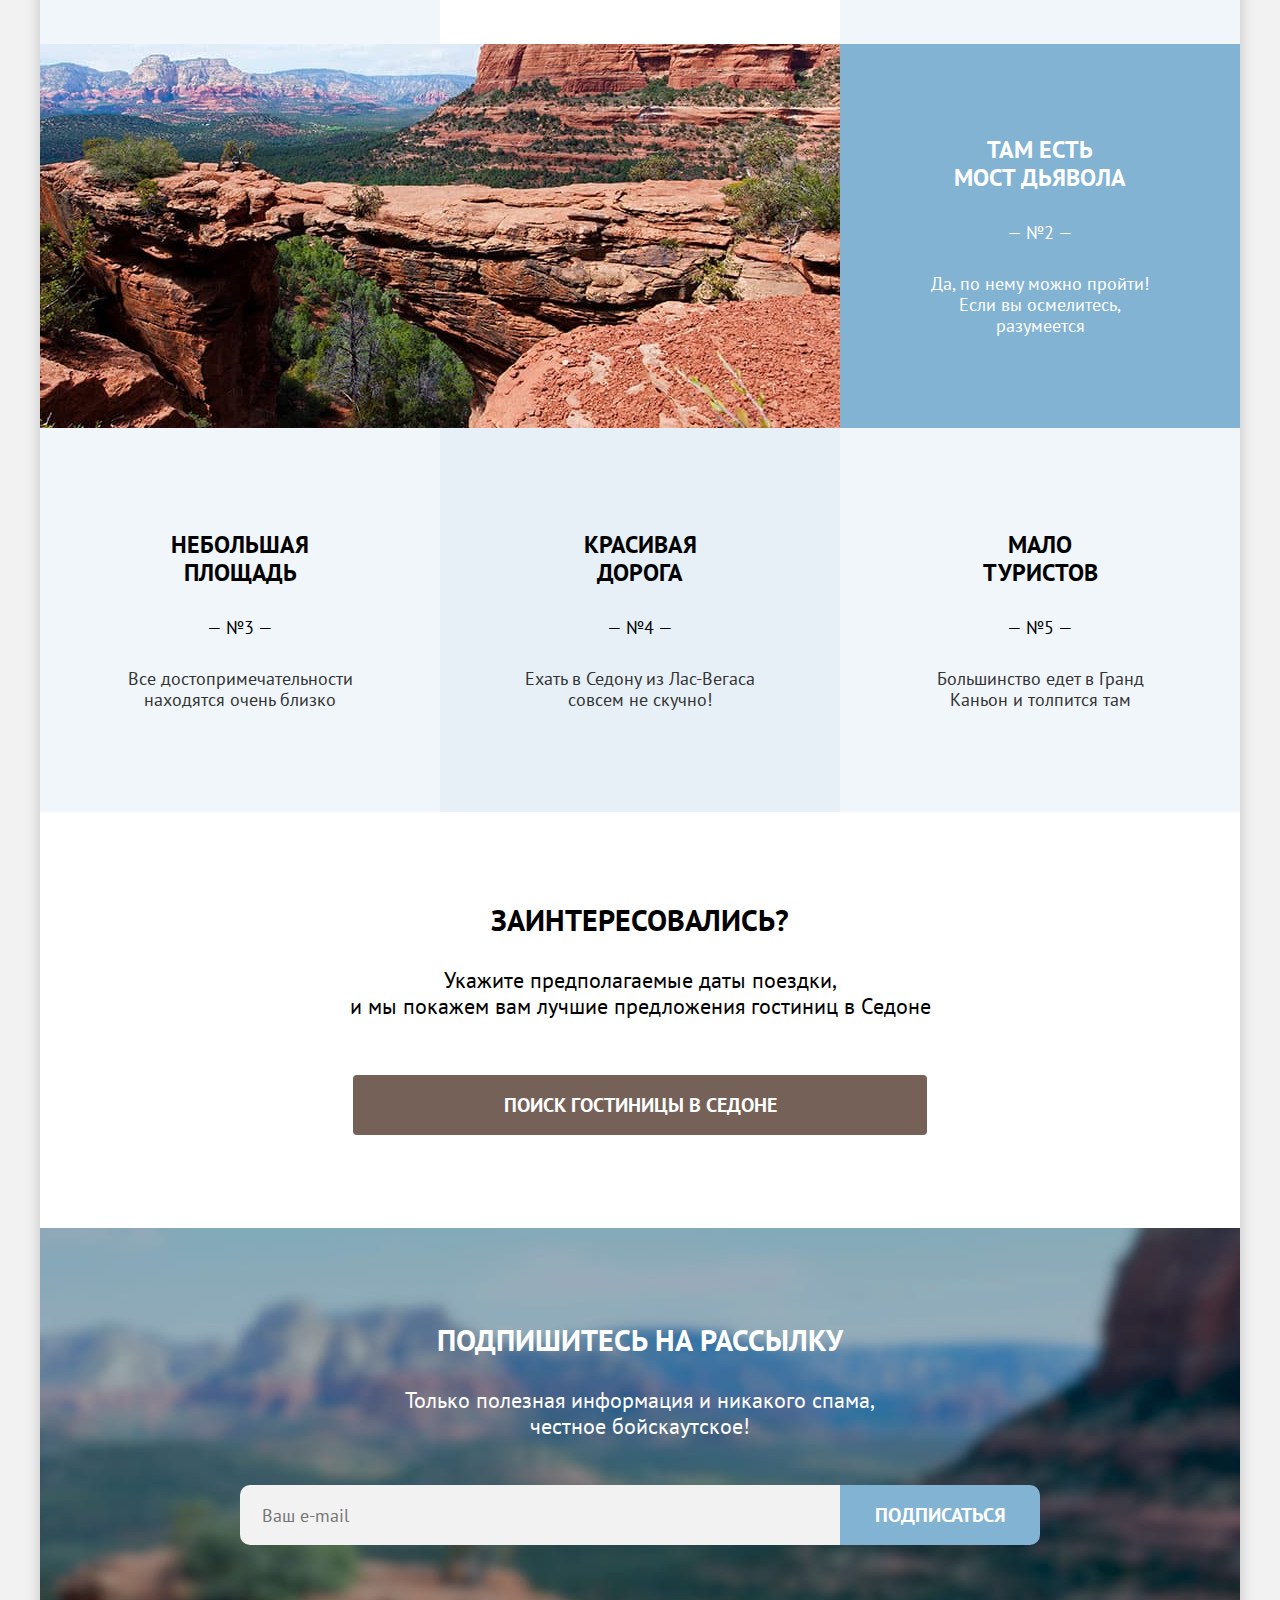
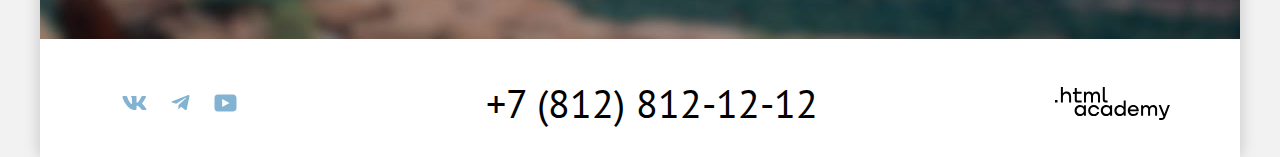
==== commit 47ccca5a: "Корректирует стили модального окна" ====
--- a/index.html
+++ b/index.html
@@ -133,24 +133,30 @@
 				</a>
 			</footer>
 		</div>
-		<div class="modal modal--closed">
+		<div class="modal">
 			<div class="modal__window">
-				<button class="modal__close-button" aria-label="Закрыть"></button>
+				<button class="modal__close-button" aria-label="Закрыть" type="button"></button>
 				<section class="modal__content">
 					<h2 class="modal__title title">Поиск гостиницы в Седоне</h2>
-					<form class="modal__form" action="https://echo.htmlacademy.ru/" method="post">
-						<label class="modal__label" for="entry-date">Дата заезда:</label>
-						<input class="modal__input" id="entry-date" type="text" value="27 апреля 2020">
-						<span class="modal__input-info modal__input-info--danger">Мы не можем отправить вас в прошлое.</span>
-						<label class="modal__label" for="departure-date">Дата выезда:</label>
-						<input class="modal__input" id="departure-date" type="text" value="1 сентября 2021">
-						<span class="modal__input-info">На эти даты есть свободные номера. Пока есть.</span>
-						<label class="modal__label" for="adults-num">Взрослые:</label>
-						<input class="modal__input modal__input-number" id="adults-num" type="number" value="2">
-						<span class="modal__empty"></span>
-						<label class="modal__label modal__label--info" for="children-num">Дети:</label>
-						<input class="modal__input modal__input-number" id="children-num" type="number" value="1">
-						<button class="modal__button button button--secondary">Найти</button>
+					<form  class="modal__form" action="https://echo.htmlacademy.ru/" method="post">
+						<label class="modal__label">
+							<span class="modal__label-text">Дата заезда:</span>
+							<input class="modal__input modal__input-text" type="text" name="date-in" value="27 апреля 2020">
+							<span class="modal__label-info modal__label-info--danger">Мы не можем отправить вас в прошлое.</span>
+						</label><label class="modal__label">
+							<span class="modal__label-text">Дата выезда:</span>
+							<input class="modal__input modal__input-text" type="text" name="date-out" value="1 сентября 2021">
+							<span class="modal__label-info">На эти даты есть свободные номера. Пока есть.</span>
+						</label>
+						<label class="modal__label modal__label--small">
+							<span class="modal__label-text">Взрослые:</span>
+							<input class="modal__input modal__input-num" type="number" name="person-num" value="2">
+						</label>
+						<label class="modal__label modal__label--small">
+							<span class="modal__label-text modal__label-text--icon">Дети:</span>
+							<input class="modal__input modal__input-num" type="number" name="child-num" value="1">
+						</label>
+						<button class="modal__button button button--secondary" type="submit">Найти</button>
 					</form>
 				</section>
 			</div>
--- a/styles/styles.css
+++ b/styles/styles.css
@@ -375,7 +375,7 @@
 
 .modal__close-button {
 	position: absolute;
-	top: 54px;
+	top: 55px;
 	right: 70px;
 	width: 53px;
 	height: 53px;
@@ -398,27 +398,46 @@
 }
 
 .modal__title {
+	margin: 2px 0 63px -2px;
+	margin-top: 2px;
 	margin-bottom: 63px;
 }
 
 .modal__form {
+	display: flex;
+	flex-wrap: wrap;
+	column-gap: 54px;
+	width: 574px;
+}
+
+.modal__label {
 	display: grid;
-	grid-template-columns: 155px 133px 56px 97px 133px;
+	grid-template-columns: 1fr 420px;
+	flex-grow: 1;
 	align-items: center;
 }
 
-.modal__label {
+.modal__label--small {
+	grid-template-columns: 155px 133px;
+}
+
+.modal__label--small + .modal__label--small {
+	grid-template-columns: 97px 133px;
+}
+
+.modal__label-text {
 	position: relative;
+	margin-right: 15px;
 	font-weight: 700;
 	font-size: 20px;
 	line-height: 26px;
 	text-transform: capitalize;
 }
 
-.modal__label--info::after {
+.modal__label-text--icon::after {
 	position: absolute;
-	top: 0;
-	left: 54px;
+	top: 2px;
+	left: 55px;
 	width: 25px;
 	height: 25px;
 	border-radius: 50%;
@@ -429,40 +448,43 @@
 	content: "";
 }
 
-.modal__input {
-	display: block;
-	grid-column: 2 / -1;
-	width: 100%;
-	box-sizing: border-box;
-	padding: 15px 60px 14px 19px;
-	font-family: inherit;
-	font-size: 18px;
-	line-height: 21px;
-	background-color: #f2f2f2;
-	border: none;
-	border-radius: 4px;
-}
-
-.modal__input-number {
-	grid-column: span 1;
-	padding-left: 60px;
-}
-
-.modal__input-number::-webkit-outer-spin-button,
-.modal__input-number::-webkit-inner-spin-button {
-	appearance: none;
-	margin: 0;
-}
-
-.modal__input-info {
+.modal__label-info {
 	grid-column: 2 / -1;
 	font-size: 16px;
 	line-height: 21px;
-	padding: 8px 0 10px;
-}
-
-.modal__input-info--danger {
+	padding: 8px 0 11px;
+}
+
+.modal__label-info--danger {
 	color: #ff5757;
+}
+
+.modal__input {
+	margin: 0;
+	border: 0;
+	box-sizing: border-box;
+	background: #f2f2f2;
+	border-radius: 4px;
+	font: inherit;
+	font-weight: 400;
+	font-size: 18px;
+	line-height: 21px;
+}
+
+.modal__input-text {
+	padding: 15px 50px 14px 19px;
+}
+
+.modal__input-num {
+	padding: 15px 19px 14px;
+	text-align: center;
+	width: 133px;
+}
+
+.modal__input-num::-webkit-outer-spin-button,
+.modal__input-num::-webkit-inner-spin-button {
+	appearance: none;
+	margin: 0;
 }
 
 .modal__button {
@@ -490,14 +512,23 @@
 	background-repeat: no-repeat;
 	background-size: 100% auto;
 	color: #ffffff;
-	clip-path: polygon(0% 0%, 0% 88%, 21% 93%, 21% 88%, 50% 100%, 79% 88%, 79% 93%, 100% 88%, 100% 0%);
+	clip-path: polygon(
+		0% 0%,
+		0% 88%,
+		21% 93%,
+		21% 88%,
+		50% 100%,
+		79% 88%,
+		79% 93%,
+		100% 88%,
+		100% 0%
+	);
 }
 
 .hero__image {
 	display: block;
 	margin: 0 auto;
 }
-
 
 /* Advantages */
 
@@ -515,7 +546,6 @@
 .advantages__intro-description {
 	margin: 0;
 }
-
 
 .advantages__list {
 	display: grid;
@@ -746,7 +776,7 @@
 .catalog__header-link:focus {
 	opacity: 1;
 	background-color: transparent;
-	outline: 3px solid #83B3D3;
+	outline: 3px solid #83b3d3;
 }
 
 .catalog__header-link:active {
@@ -870,7 +900,7 @@
 	width: 10px;
 	height: 10px;
 	content: "";
-	background-color: #3F5E72;
+	background-color: #3f5e72;
 	border-radius: 50%;
 }
 
@@ -914,8 +944,8 @@
 }
 
 .filter__price-input:focus {
-	border: 2px solid #FFFFFF;
-	box-shadow: 0 0 0 3px #81B3D2;
+	border: 2px solid #ffffff;
+	box-shadow: 0 0 0 3px #81b3d2;
 	outline: none;
 }
 
@@ -941,13 +971,11 @@
 	border-radius: 0 4px 4px 0;
 }
 
-
 .filter__price-input::-webkit-outer-spin-button,
 .filter__price-input::-webkit-inner-spin-button {
 	appearance: none;
 	margin: 0;
 }
-
 
 .filter__range {
 	grid-column: 1 / -1;
@@ -977,13 +1005,13 @@
 }
 
 .filter__range-toggle:focus {
-	border: 3px solid #83B3D3;
+	border: 3px solid #83b3d3;
 	box-shadow: 0 4px 10px rgba(0, 0, 0, 0.25);
 	outline: none;
 }
 
 .filter__range-toggle:active {
-	border: 2px solid #83B3D3;
+	border: 2px solid #83b3d3;
 	box-shadow: 0 7px 15px rgba(0, 0, 0, 0.4);
 	outline: none;
 }
@@ -1091,7 +1119,7 @@
 	padding: 0;
 	margin-bottom: 30px;
 	padding-bottom: 66px;
-	border-bottom: 1px solid #E6E6E6;
+	border-bottom: 1px solid #e6e6e6;
 	list-style: none;
 }
 
@@ -1184,7 +1212,6 @@
 	padding: 12px;
 	font-size: 20px;
 	line-height: 36px;
-
 }
 
 .pagination-item-current {
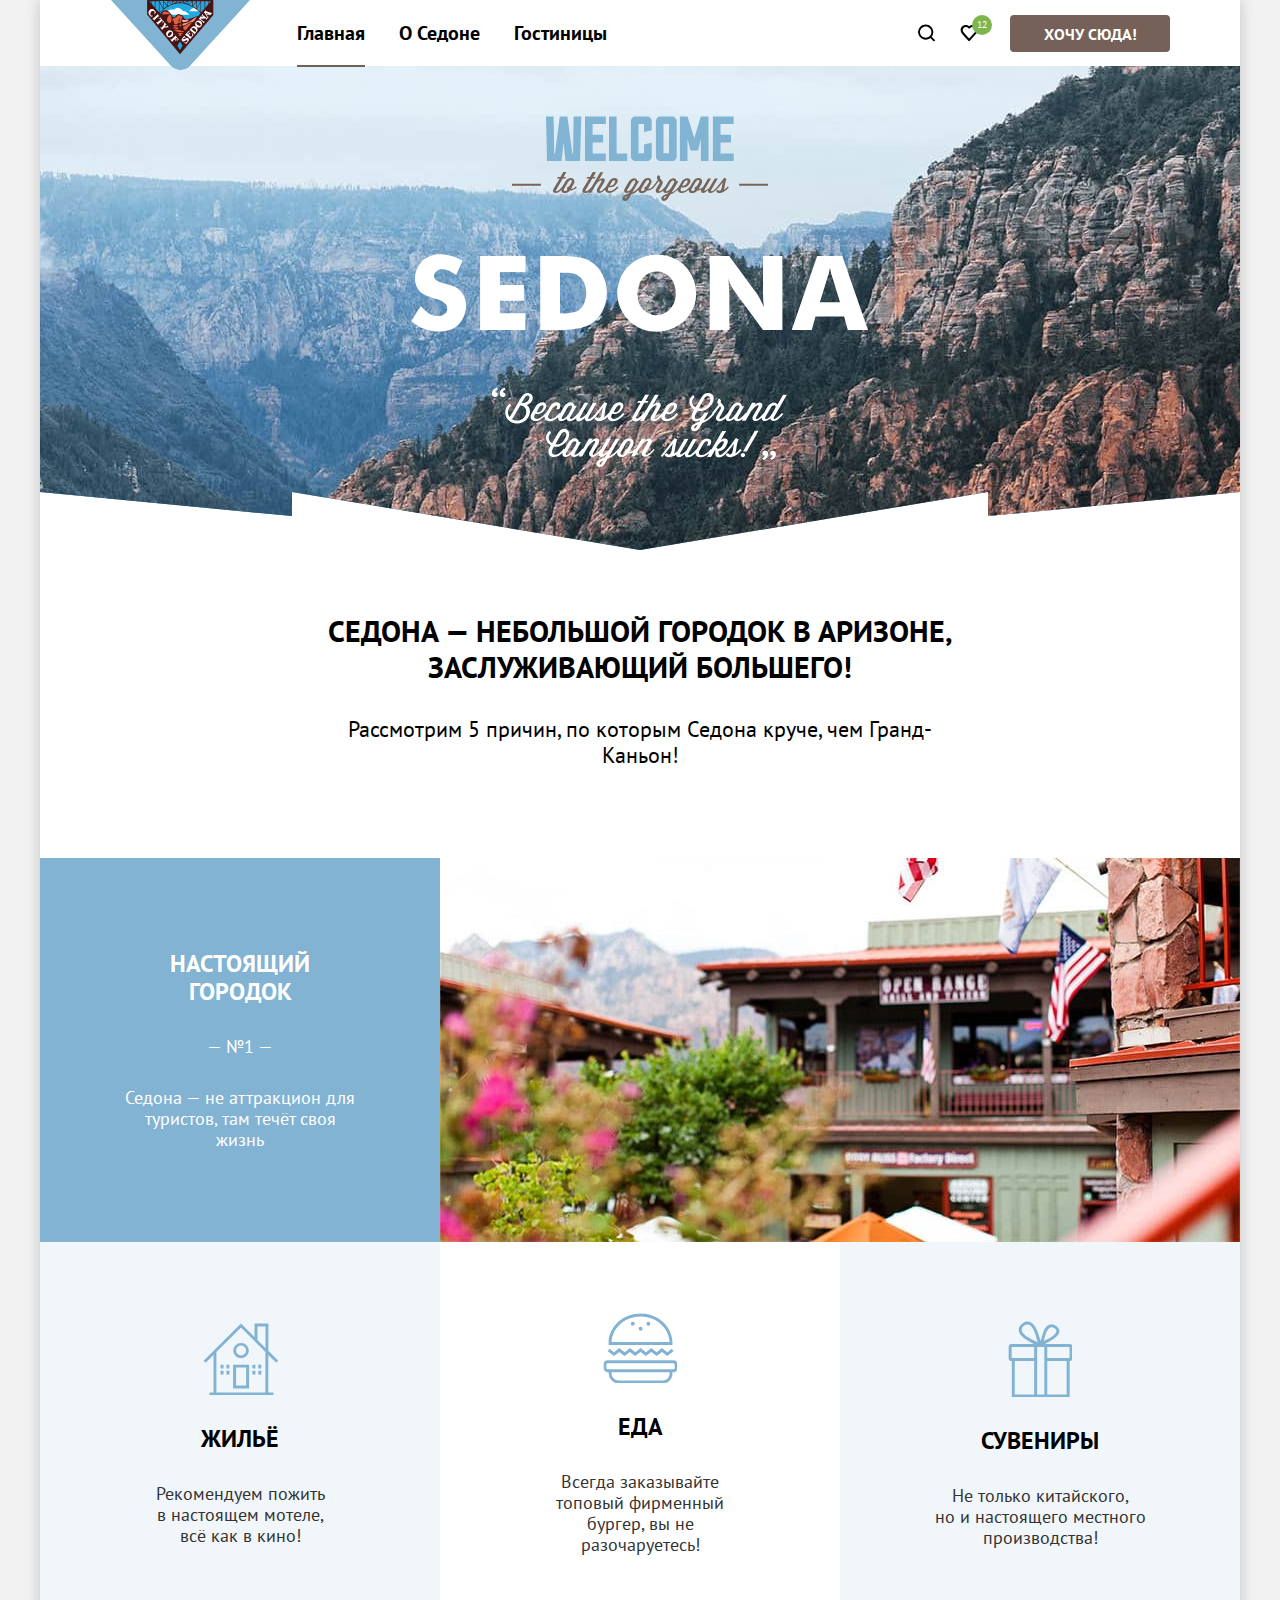
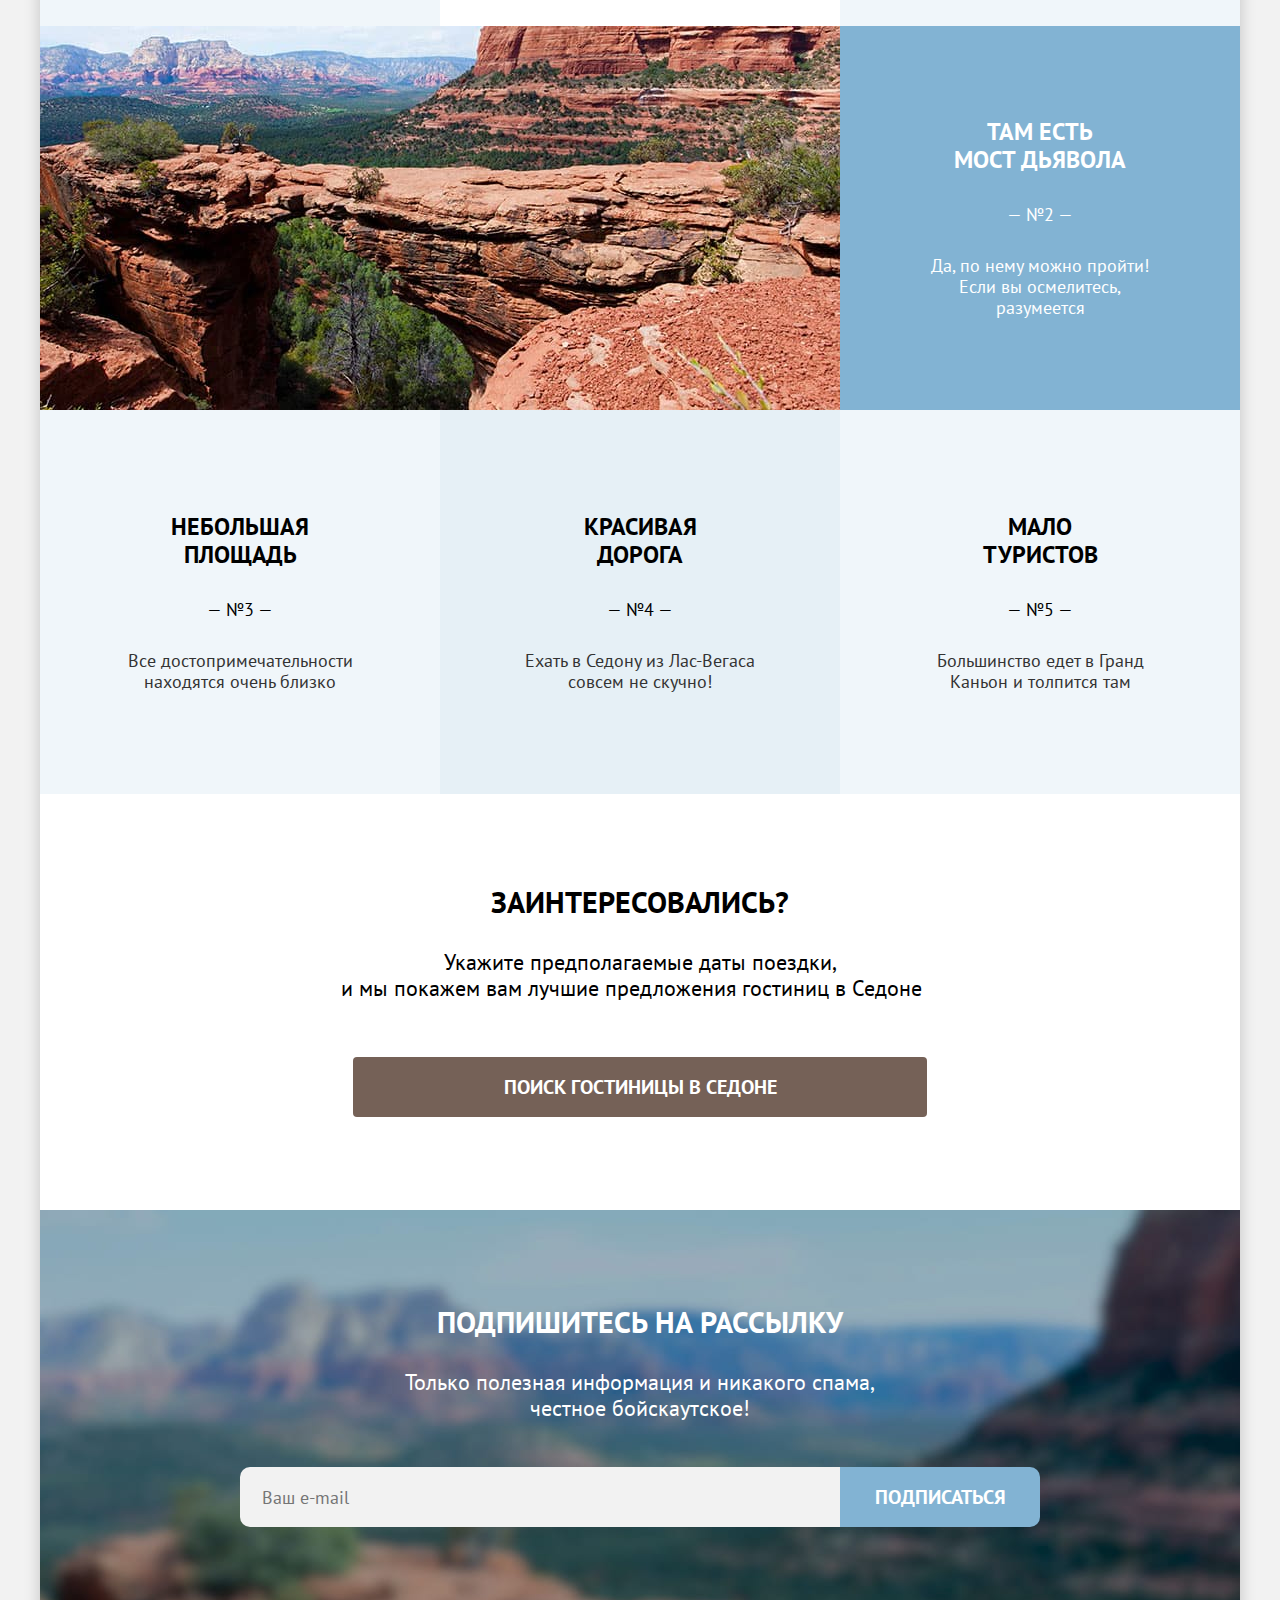
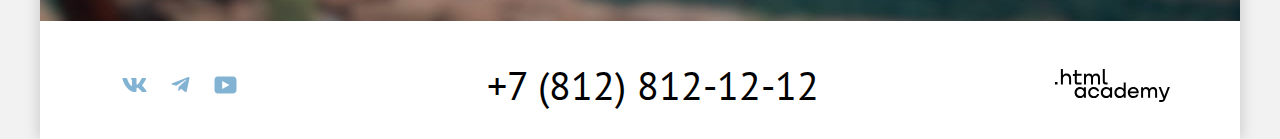
==== commit 4933731c: "Исправляет неточности и добавляет tooltip" ====
--- a/index.html
+++ b/index.html
@@ -10,7 +10,7 @@
 
 	<body>
 		<div class="wrapper">
-			<header class="header container">
+			<header class="header">
 				<a class="logo">
 					<img src="images/logo.svg" width="140" height="70" alt="Логотип.">
 				</a>
@@ -23,7 +23,7 @@
 					<ul class="navigation__list">
 						<li><a class="navigation__link navigation__icon navigation__icon--search" aria-label="Поиск" href="#"></a></li>
 						<li><a class="navigation__link navigation__icon navigation__icon--favorite" aria-label="Избранное" href="#"></a></li>
-						<li><a class="button" href="#">Хочу сюда!</a></li>
+						<li><a class="button" href="#" onclick="openModal();">Хочу сюда!</a></li>
 					</ul>
 				</nav>
 			</header>
@@ -48,15 +48,15 @@
 							<ul class="advantages__sublist">
 								<li class="advantages__card advantages__card--house advantages__card--lighter">
 									<p class="advantages__title">Жильё</p>
-									<p class="advantages__description">Рекомендуем пожить в настоящем мотеле, всё как в кино!</p>
+									<p class="advantages__description">Рекомендуем пожить<br>в настоящем мотеле,<br>всё как в кино!</p>
 								</li>
 								<li class="advantages__card advantages__card--food">
 									<p class="advantages__title">Еда</p>
-									<p class="advantages__description">Всегда заказывайте топовый фирменный бургер, вы не разочаруетесь!</p>
+									<p class="advantages__description">Всегда заказывайте<br>топовый фирменный бургер, вы не разочаруетесь!</p>
 								</li>
 								<li class="advantages__card advantages__card--souvenir advantages__card--lighter">
 									<p class="advantages__title">Сувениры</p>
-									<p class="advantages__description">Не только китайского, но и настоящего местного производства!</p>
+									<p class="advantages__description">Не только китайского,<br>но и настоящего местного производства!</p>
 								</li>
 							</ul>
 						</li>
@@ -84,8 +84,8 @@
 				<section class="search">
 					<h2 class="visually-hidden">Поиск гостиницы</h2>
 					<p class="search__title title">Заинтересовались?</p>
-					<p class="search__description">Укажите предполагаемые даты поездки,<br>и мы покажем вам лучшие предложения гостиниц в Седоне</p>
-					<a class="search__button button" href="#">Поиск гостиницы в седоне</a>
+					<p class="search__description">Укажите предполагаемые даты поездки,<br>и мы покажем вам лучшие предложения гостиниц в Седоне   </p>
+					<a class="search__button button" href="#" onclick="openModal();">Поиск гостиницы в седоне</a>
 				</section>
 				<section class="newsletter newsletter--background">
 					<h2 class="newsletter__title title">Подпишитесь на рассылку</h2>
@@ -96,7 +96,7 @@
 					</form>
 				</section>
 			</main>
-			<footer class="contacts container">
+			<footer class="contacts">
 				<h2 class="visually-hidden">Контакты</h2>
 				<ul class="social">
 					<li class="social__item">
@@ -117,7 +117,7 @@
 					</li>
 					<li class="social__item">
 						<a class="social__link" href="https://www.youtube.com/user/htmlacademyru" aria-label="YouTube.">
-							<svg aria-hidden="true" width="23" height="18" viewBox="0 0 23 18" fill="currentColor" xmlns="http://www.w3.org/2000/svg">
+							<svg aria-hidden="true" width="24" height="18" viewBox="0 0 24 18" fill="currentColor" xmlns="http://www.w3.org/2000/svg">
 								<path
 											d="M19.1072 0.5H3.67437C1.81368 0.5 0.500244 2.09375 0.500244 3.9V13.9937C0.500244 15.9062 1.81368 17.5 3.67437 17.5H19.3261C20.9679 17.5 22.5002 15.9062 22.5002 14.1V3.9C22.2813 2.09375 20.9679 0.5 19.1072 0.5ZM8.16194 13.0375V4.9625L15.4953 9L8.16194 13.0375Z" />
 							</svg>
@@ -133,34 +133,70 @@
 				</a>
 			</footer>
 		</div>
-		<div class="modal">
+		<div class="modal modal--closed">
 			<div class="modal__window">
-				<button class="modal__close-button" aria-label="Закрыть" type="button"></button>
+				<button class="modal__close-button" aria-label="Закрыть" type="button" onclick="closeModal();"></button>
 				<section class="modal__content">
 					<h2 class="modal__title title">Поиск гостиницы в Седоне</h2>
 					<form  class="modal__form" action="https://echo.htmlacademy.ru/" method="post">
-						<label class="modal__label">
-							<span class="modal__label-text">Дата заезда:</span>
-							<input class="modal__input modal__input-text" type="text" name="date-in" value="27 апреля 2020">
+						<div class="modal__label">
+							<label class="modal__label-text" for="date-in">Дата заезда:</label>
+							<span class="modal__input-text-wrapper">
+								<input class="modal__input modal__input-text" type="text" name="date-in" id="date-in" value="27 апреля 2020">
+								<button class="modal__input-text-icon" aria-label="Выбрать дату." type="button"></button>
+							</span>
 							<span class="modal__label-info modal__label-info--danger">Мы не можем отправить вас в прошлое.</span>
-						</label><label class="modal__label">
-							<span class="modal__label-text">Дата выезда:</span>
-							<input class="modal__input modal__input-text" type="text" name="date-out" value="1 сентября 2021">
+						</div>
+						<div class="modal__label">
+							<label class="modal__label-text" for="date-out">Дата выезда:</label>
+							<span class="modal__input-text-wrapper">
+								<input class="modal__input modal__input-text" type="text" name="date-out" id="date-out" value="1 сентября 2021">
+								<button class="modal__input-text-icon" aria-label="Выбрать дату." type="button"></button>
+							</span>
 							<span class="modal__label-info">На эти даты есть свободные номера. Пока есть.</span>
-						</label>
-						<label class="modal__label modal__label--small">
-							<span class="modal__label-text">Взрослые:</span>
-							<input class="modal__input modal__input-num" type="number" name="person-num" value="2">
-						</label>
-						<label class="modal__label modal__label--small">
-							<span class="modal__label-text modal__label-text--icon">Дети:</span>
-							<input class="modal__input modal__input-num" type="number" name="child-num" value="1">
-						</label>
+						</div>
+						<div class="modal__label modal__label--small">
+							<label class="modal__label-text" for="person-num-input">Взрослые:</label>
+							<span class="modal__input-num-wrapper">
+								<button class="modal__input-num-minus" aria-label="Уменьншить количество." type="button"></button>
+								<input class="modal__input modal__input-num" type="number" id="person-num-input" name="person-num" value="2">
+								<button class="modal__input-num-plus" aria-label="Увеличить количество." type="button"></button>
+							</span>
+						</div>
+						<div class="modal__label modal__label--small">
+							<span class="modal__label-text">
+								<label for="child-num-input">Дети:</label>
+								<span class="tooltip">
+									<button class="tooltip__toggle" type="button" aria-labelledby="tooltip-label">
+										<svg width="1" height="9" viewBox="0 0 1 9" fill="currentColor" xmlns="http://www.w3.org/2000/svg">
+											<path d="M0 9h1V3H0v6ZM1 0H0v1h1V0Z" />
+										</svg>
+									</button>
+									<span class="tooltip__text" role="tooltip" id="tooltip-label">
+										Укажите количество детей, которые будут с вами, возраст которых от 6 до 18 лет. Дети до 6 лет размещаются бесплатно.
+									</span>
+								</span>
+							</span>
+							<span class="modal__input-num-wrapper">
+								<button class="modal__input-num-minus" aria-label="Уменьншить количество." type="button"></button>
+								<input class="modal__input modal__input-num" type="number" name="child-num" value="1" id="child-num-input">
+								<button class="modal__input-num-plus" aria-label="Увеличить количество." type="button"></button>
+							</span>
+						</div>
 						<button class="modal__button button button--secondary" type="submit">Найти</button>
 					</form>
 				</section>
 			</div>
 		</div>
+		<script>
+			let modal = document.getElementsByClassName("modal")[0];
+			function openModal() {
+				modal.classList.remove("modal--closed");
+			}
+			function closeModal() {
+				modal.classList.add("modal--closed");
+			}
+		</script>
 	</body>
 
 </html>
--- a/styles/styles.css
+++ b/styles/styles.css
@@ -39,10 +39,6 @@
 	margin: auto;
 	box-shadow: 0 0 15px rgba(0, 0, 0, 0.2);
 	background-color: #ffffff;
-}
-
-.container {
-	padding: 0 70px;
 }
 
 .main {
@@ -193,6 +189,7 @@
 
 .header {
 	position: relative;
+	margin: 0 70px;
 }
 
 .logo {
@@ -290,6 +287,7 @@
 	display: flex;
 	justify-content: space-between;
 	align-items: center;
+	margin: 0 70px;
 	padding-top: 40px;
 	padding-bottom: 30px;
 }
@@ -385,16 +383,46 @@
 	cursor: pointer;
 }
 
-.modal__close-button::after {
+.modal__close-button::before {
 	position: absolute;
 	top: 50%;
 	left: 50%;
-	width: 13px;
-	height: 13px;
+	width: 16px;
+	height: 1.5px;
+	background-color: #000000;
 	content: "";
-	background-image: url("../images/icons/close.svg");
-	background-repeat: no-repeat;
-	transform: translate(-50%, -50%);
+	transform: translate(-50%, -50%) rotate(45deg);
+}
+
+.modal__close-button::after {
+	position: absolute;
+	top: 50%;
+	left: 50%;
+	width: 16px;
+	height: 1.5px;
+	background-color: #000000;
+	content: "";
+	transform: translate(-50%, -50%) rotate(-45deg);
+}
+
+.modal__close-button:hover {
+	background-color: #e6e6e6;
+}
+
+.modal__close-button:focus {
+	background-color: #e6e6e6;
+	border: 3px solid #83b3d3;
+	outline: none;
+}
+
+.modal__close-button:active {
+	background-color: #e6e6e6;
+	border: none;
+}
+
+.modal__close-button:active::before,
+.modal__close-button:active::after {
+	opacity: 0.3;
 }
 
 .modal__title {
@@ -432,20 +460,6 @@
 	font-size: 20px;
 	line-height: 26px;
 	text-transform: capitalize;
-}
-
-.modal__label-text--icon::after {
-	position: absolute;
-	top: 2px;
-	left: 55px;
-	width: 25px;
-	height: 25px;
-	border-radius: 50%;
-	background-color: #83b3d3;
-	background-image: url("../images/icons/info.svg");
-	background-repeat: no-repeat;
-	background-position: center;
-	content: "";
 }
 
 .modal__label-info {
@@ -471,8 +485,133 @@
 	line-height: 21px;
 }
 
+.modal__input:hover {
+	background: #e6e6e6;
+}
+
+.modal__input:focus {
+	background: #e6e6e6;
+	border: 3px solid #83b3d3;
+	outline: none;
+	margin: -3px;
+}
+
+.modal__input:active {
+	background: #ffffff;
+	border: 3px solid #000000;
+	outline: none;
+	margin: -3px;
+}
+
+.modal__input-text-wrapper,
+.modal__input-num-wrapper {
+	position: relative;
+}
+
+.modal__input-text-icon {
+	position: absolute;
+	top: 0;
+	bottom: 0;
+	margin: auto 0;
+	right: 12px;
+	height: 15px;
+	width: 15px;
+	background-image: url(../images/icons/date.svg);
+	background-repeat: no-repeat;
+	background-position: center;
+	color: #000000;
+	opacity: 0.3;
+	border: none;
+	padding: 15px;
+	cursor: pointer;
+}
+
+.modal__input-num-minus {
+	position: absolute;
+	top: 0;
+	bottom: 0;
+	width: 25px;
+	height: 25px;
+	margin: auto 0;
+	left: 12px;
+	opacity: 0.3;
+	border: none;
+	padding: 0;
+	cursor: pointer;
+}
+
+.modal__input-num-minus::before {
+	position: absolute;
+	top: 0;
+	bottom: 0;
+	margin: auto 0;
+	content: "";
+	height: 1px;
+	width: 13px;
+	background-color: #000000;
+	transform: translate(-50%);
+}
+
+.modal__input-num-plus {
+	position: absolute;
+	top: 0;
+	bottom: 0;
+	margin: auto 0;
+	right: 13px;
+	height: 25px;
+	width: 25px;
+	opacity: 0.3;
+	border: none;
+	padding: 0;
+	cursor: pointer;
+}
+
+.modal__input-num-plus::before {
+	position: absolute;
+	top: 0;
+	bottom: 0;
+	margin: auto 0;
+	content: "";
+	height: 1px;
+	width: 13px;
+	background-color: #000000;
+	transform: translate(-50%);
+}
+
+.modal__input-num-plus::after {
+	position: absolute;
+	top: 0;
+	bottom: 0;
+	margin: auto 0;
+	content: "";
+	height: 1px;
+	width: 13px;
+	background-color: #000000;
+	transform: translate(-50%) rotate(90deg);
+}
+
+.modal__input-num-minus:hover,
+.modal__input-num-plus:hover {
+	opacity: 1;
+}
+
+.modal__input-num-minus:focus,
+.modal__input-num-plus:focus {
+	opacity: 1;
+	border: 3px solid #83b3d3;
+	border-radius: 4px;
+	outline: none;
+}
+
+.modal__input-num-minus:active,
+.modal__input-num-plus:active {
+	opacity: 0.2;
+	border: none;
+}
+
 .modal__input-text {
 	padding: 15px 50px 14px 19px;
+	width: 100%;
 }
 
 .modal__input-num {
@@ -497,8 +636,78 @@
 	border-radius: 10px;
 }
 
+.modal__button:focus {
+	border: 3px solid #756257;
+	margin-top: 37px;
+	margin-bottom: -3px;
+}
+.modal__button:active {
+	border: none;
+	margin-top: 40px;
+	margin-bottom: 0;
+}
+
 .modal--closed {
 	display: none;
+}
+
+/* ToolTip */
+
+.tooltip {
+	position: absolute;
+	width: 25px;
+	height: 25px;
+	margin: 3px 0 0 6px;
+}
+
+.tooltip__toggle {
+	width: 25px;
+	height: 25px;
+	margin: 0;
+	padding: 0;
+	display: block;
+	border-radius: 50%;
+	background-color: #83b3d3;
+	border: none;
+	color: #ffffff;
+	cursor: pointer;
+}
+
+.tooltip__text {
+	position: absolute;
+	top: 39px;
+  left: 50%;
+  transform: translateX(-50%);
+	display: none;
+	box-sizing: border-box;
+	z-index: 3;
+	width: 256px;
+	padding: 15px 18px 23px 22px;
+	background: #333333;
+	box-shadow: 0 15px 30px rgba(0, 0, 0, 0.3);
+	text-transform: none;
+	border-radius: 10px;
+	color: #ffffff;
+	font-weight: 400;
+	font-size: 16px;
+	line-height: 21px;
+}
+
+.tooltip__text:after {
+  content: "";
+  background-image: url("../images/icons/tooltip-arrow.svg");
+  width: 19px;
+  height: 9px;
+  position:absolute;
+  top: -9px;
+  left:0;
+  right:0;
+  margin: 0 auto;
+}
+
+.tooltip__toggle:hover + .tooltip__text,
+.tooltip__toggle:focus + .tooltip__text {
+  display: block;
 }
 
 /* Hero */
@@ -573,7 +782,7 @@
 	grid-column: span 1;
 	min-height: 384px;
 	box-sizing: border-box;
-	padding: 80px 85px;
+	padding: 70px 85px;
 }
 
 .advantages__item--main {
@@ -746,8 +955,7 @@
 /* Catalog Header */
 
 .catalog__header {
-	padding-top: 35px;
-	padding-bottom: 70px;
+	padding: 35px 70px 70px;
 	background-color: #489dd6;
 	background-image: url("../images/backgrounds/filter.jpg");
 	background-repeat: no-repeat;
@@ -872,7 +1080,7 @@
 .filter__checkbox:focus + .filter__checkbox-view {
 	background: rgba(255, 255, 255, 0.6);
 	border: 3px solid #83b3d3;
-	margin: -3px -3px;
+	margin: -3px;
 }
 
 .filter__checkbox:active + .filter__checkbox-view {
@@ -1042,12 +1250,11 @@
 /* Catalog Items */
 
 .catalog__items {
-	padding-top: 55px;
-	padding-bottom: 25px;
+	padding: 55px 72px 25px 72px;
 }
 
 .catalog__select {
-	padding: 10px 46px 10px 14px;
+	padding: 12px 46px 12px 17px;
 	margin: 0;
 	font-family: inherit;
 	font-size: 18px;
@@ -1117,8 +1324,8 @@
 	column-gap: 18px;
 	margin: 0;
 	padding: 0;
-	margin-bottom: 30px;
-	padding-bottom: 66px;
+	margin-bottom: 29px;
+	padding-bottom: 65px;
 	border-bottom: 1px solid #e6e6e6;
 	list-style: none;
 }
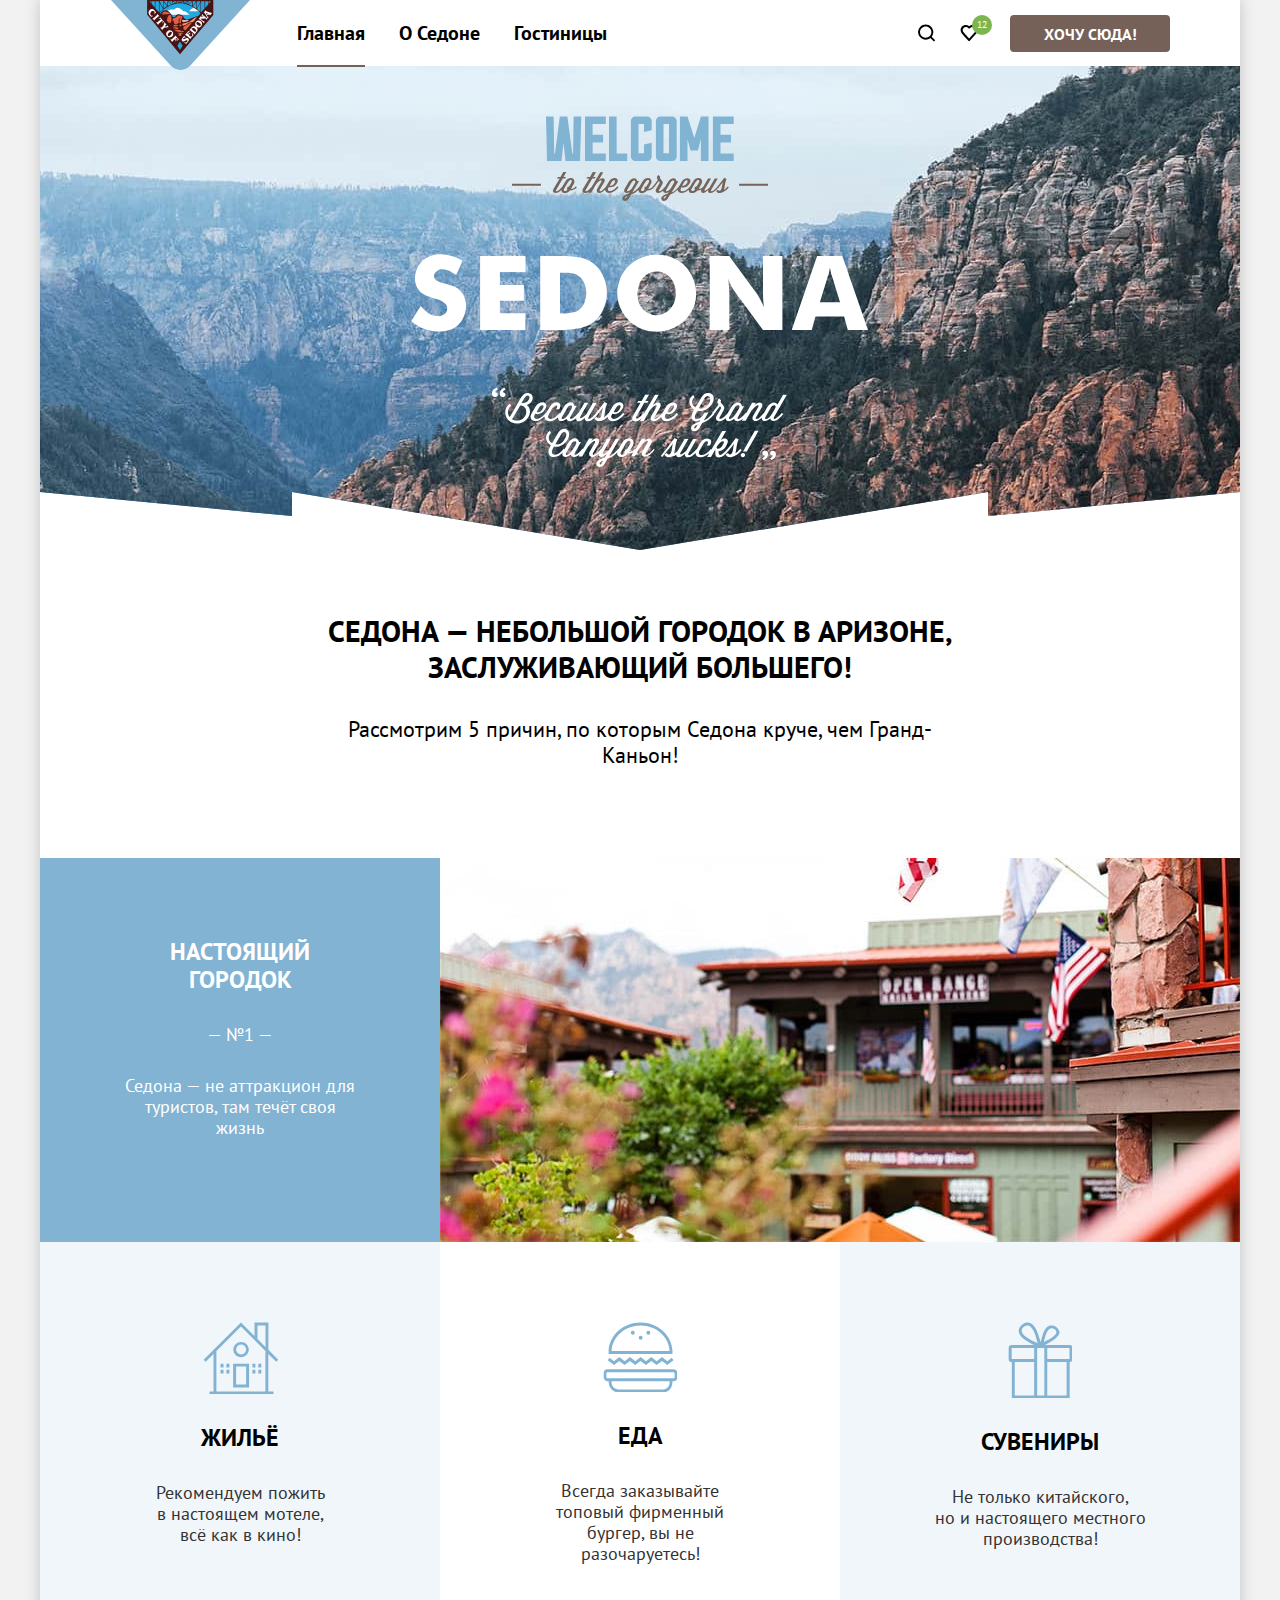
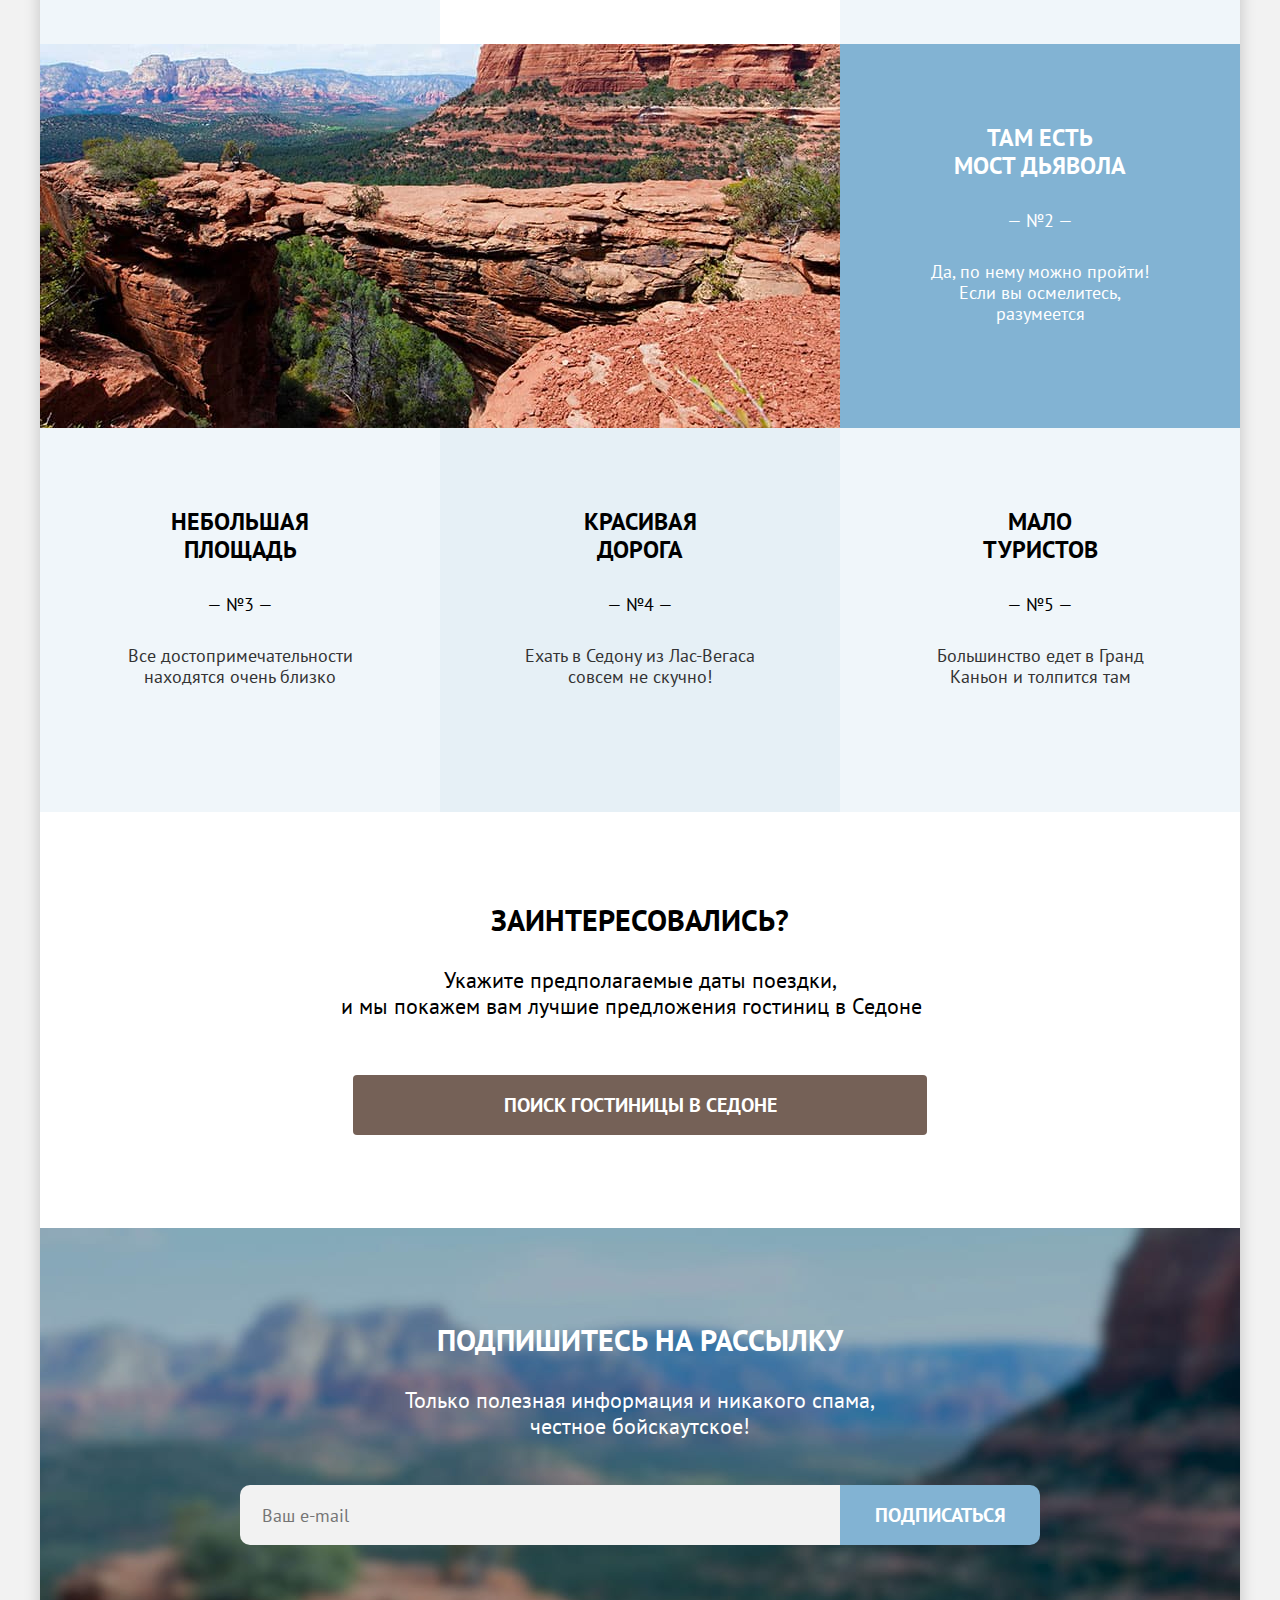
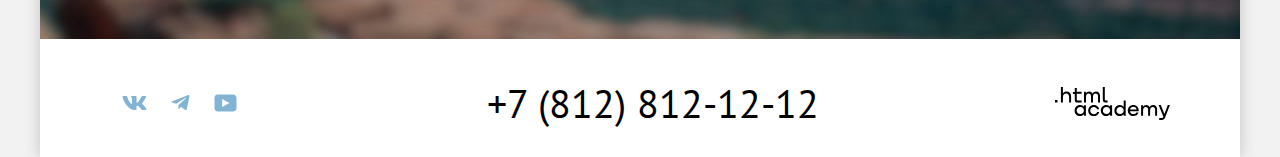
==== commit c099e23b: "Исправление мелких недочетов" ====
--- a/index.html
+++ b/index.html
@@ -30,7 +30,7 @@
 			<main class="main">
 				<section class="hero">
 					<h1 class="visually-hidden">Добро пожаловать в великолепную Седону</h1>
-					<img class="hero__image" src="images/welcome.svg" alt="Welcome to the gorgeous Sedona.">
+					<img class="hero__image" src="images/welcome.svg" alt="Welcome to the gorgeous Sedona." width="458" height="352">
 				</section>
 				<section class="advantages">
 					<h2 class="visually-hidden">Преимущества</h2>
@@ -98,7 +98,7 @@
 			</main>
 			<footer class="contacts">
 				<h2 class="visually-hidden">Контакты</h2>
-				<ul class="social">
+				<ul class="contacts__social social">
 					<li class="social__item">
 						<a class="social__link" href="https://vk.com/htmlacademy" aria-label="Вконтакте.">
 							<svg aria-hidden="true" width="25" height="14" viewBox="0 0 25 14" fill="currentColor" xmlns="http://www.w3.org/2000/svg">
@@ -142,7 +142,7 @@
 						<div class="modal__label">
 							<label class="modal__label-text" for="date-in">Дата заезда:</label>
 							<span class="modal__input-text-wrapper">
-								<input class="modal__input modal__input-text" type="text" name="date-in" id="date-in" value="27 апреля 2020">
+								<input class="modal__input modal__input-text" type="text" name="date-in" id="date-in" value="27 апреля 2020" placeholder="Укажите дату">
 								<button class="modal__input-text-icon" aria-label="Выбрать дату." type="button"></button>
 							</span>
 							<span class="modal__label-info modal__label-info--danger">Мы не можем отправить вас в прошлое.</span>
@@ -150,7 +150,7 @@
 						<div class="modal__label">
 							<label class="modal__label-text" for="date-out">Дата выезда:</label>
 							<span class="modal__input-text-wrapper">
-								<input class="modal__input modal__input-text" type="text" name="date-out" id="date-out" value="1 сентября 2021">
+								<input class="modal__input modal__input-text" type="text" name="date-out" id="date-out" value="1 сентября 2021" placeholder="Укажите дату">
 								<button class="modal__input-text-icon" aria-label="Выбрать дату." type="button"></button>
 							</span>
 							<span class="modal__label-info">На эти даты есть свободные номера. Пока есть.</span>
@@ -179,7 +179,7 @@
 							</span>
 							<span class="modal__input-num-wrapper">
 								<button class="modal__input-num-minus" aria-label="Уменьншить количество." type="button"></button>
-								<input class="modal__input modal__input-num" type="number" name="child-num" value="1" id="child-num-input">
+								<input class="modal__input modal__input-num" type="number" id="child-num-input" name="child-num" value="1">
 								<button class="modal__input-num-plus" aria-label="Увеличить количество." type="button"></button>
 							</span>
 						</div>
--- a/styles/styles.css
+++ b/styles/styles.css
@@ -1,707 +1,718 @@
 @font-face {
-	font-family: "PT Sans";
-	font-style: normal;
-	font-weight: 400;
-	src: url("../fonts/ptsans-400.woff2") format("woff2");
-	font-display: swap;
+  font-family: "PT Sans";
+  font-style: normal;
+  font-weight: 400;
+  src: url("../fonts/ptsans-400.woff2") format("woff2");
+  font-display: swap;
 }
 
 @font-face {
-	font-family: "PT Sans";
-	font-style: normal;
-	font-weight: 700;
-	src: url("../fonts/ptsans-700.woff2") format("woff2");
-	font-display: swap;
+  font-family: "PT Sans";
+  font-style: normal;
+  font-weight: 700;
+  src: url("../fonts/ptsans-700.woff2") format("woff2");
+  font-display: swap;
 }
 
 /* Basic */
 
 img {
-	max-width: 100%;
-	object-fit: contain;
+  max-width: 100%;
+  object-fit: contain;
 }
 
 body {
-	height: 100vh;
-	margin: 0;
-	font-family: "PT Sans", sans-serif;
-	font-size: 22px;
-	line-height: 26px;
-	background-color: #f2f2f2;
-	color: #000000;
+  height: 100vh;
+  margin: 0;
+  font-family: "PT Sans", sans-serif;
+  font-size: 22px;
+  line-height: 26px;
+  background-color: #f2f2f2;
+  color: #000000;
 }
 
 .wrapper {
-	display: flex;
-	flex-direction: column;
-	width: 1200px;
-	min-height: 100%;
-	margin: auto;
-	box-shadow: 0 0 15px rgba(0, 0, 0, 0.2);
-	background-color: #ffffff;
+  display: flex;
+  flex-direction: column;
+  width: 1200px;
+  min-height: 100%;
+  margin: auto;
+  box-shadow: 0 0 15px rgba(0, 0, 0, 0.2);
+  background-color: #ffffff;
 }
 
 .main {
-	flex-grow: 1;
+  flex-grow: 1;
 }
 
 .catalog {
-	flex-grow: 1;
+  flex-grow: 1;
 }
 
 .title {
-	margin: 0 auto;
-	padding: 0;
-	font-size: 30px;
-	line-height: 36px;
-	font-weight: 700;
-	text-transform: uppercase;
+  margin: 0 auto;
+  padding: 0;
+  font-size: 30px;
+  line-height: 36px;
+  font-weight: 700;
+  text-transform: uppercase;
 }
 
 .visually-hidden {
-	position: absolute;
-	width: 1px;
-	height: 1px;
-	margin: -1px;
-	border: 0;
-	padding: 0;
-	white-space: nowrap;
-	clip-path: inset(100%);
-	clip: rect(0 0 0 0);
-	overflow: hidden;
+  position: absolute;
+  width: 1px;
+  height: 1px;
+  margin: -1px;
+  border: 0;
+  padding: 0;
+  white-space: nowrap;
+  -webkit-clip-path: inset(100%);
+  clip-path: inset(100%);
+  clip: rect(0 0 0 0);
+  overflow: hidden;
 }
 
 /* Button */
 
 .button {
-	display: block;
-	width: 160px;
-	margin: 0;
-	padding: 9px 15px 8px;
-	box-sizing: border-box;
-	font-family: inherit;
-	font-weight: 700;
-	font-size: 16px;
-	line-height: 20px;
-	text-transform: uppercase;
-	text-decoration: none;
-	text-align: center;
-	cursor: pointer;
-	color: #ffffff;
-	background-color: #756157;
-	border: none;
-	border-radius: 4px;
+  display: block;
+  width: 160px;
+  margin: 0;
+  padding: 9px 15px 8px;
+  box-sizing: border-box;
+  font-family: inherit;
+  font-weight: 700;
+  font-size: 16px;
+  line-height: 20px;
+  text-transform: uppercase;
+  text-decoration: none;
+  text-align: center;
+  cursor: pointer;
+  color: #ffffff;
+  background-color: #756157;
+  border: none;
+  border-radius: 4px;
 }
 
 .button--secondary {
-	background-color: #82b3d3;
+  background-color: #82b3d3;
 }
 
 .button--selected {
-	background-color: #7db54f;
+  background-color: #7db54f;
 }
 
 .button--trasparent {
-	font-weight: 400;
-	background-color: transparent;
-	text-transform: none;
+  font-weight: 400;
+  background-color: transparent;
+  text-transform: none;
 }
 
 .button--icon {
-	display: flex;
-	align-items: center;
-	width: 48px;
-	padding: 15px 14px;
-	color: #000000;
-	background-color: transparent;
-	border: 2px solid #e5e5e5;
-	border-radius: 4px;
+  display: flex;
+  align-items: center;
+  width: 48px;
+  padding: 15px 14px;
+  color: #000000;
+  background-color: transparent;
+  border: 2px solid #e5e5e5;
+  border-radius: 4px;
 }
 
 .button--icon-selected {
-	border: 2px solid #000000;
+  border: 2px solid #000000;
 }
 
 .button:hover {
-	background-color: #615048;
+  background-color: #615048;
 }
 
 .button--secondary:hover {
-	background-color: #68a2ca;
+  background-color: #68a2ca;
 }
 
 .button--selected:hover {
-	background-color: #6c9e42;
+  background-color: #6c9e42;
 }
 
 .button--icon:hover {
-	background-color: transparent;
-	border: 2px solid #000000;
+  background-color: transparent;
+  border: 2px solid #000000;
 }
 
 .button:focus {
-	outline: none;
-	background-color: #615048;
+  outline: none;
+  background-color: #615048;
 }
 
 .button--secondary:focus {
-	outline: none;
-	background-color: #68a2ca;
+  outline: none;
+  background-color: #68a2ca;
 }
 
 .button--selected:focus {
-	outline: none;
-	background-color: #6c9e42;
+  outline: none;
+  background-color: #6c9e42;
 }
 
 .button--icon:focus {
-	background-color: transparent;
-	border: 2px solid #68a2ca;
+  background-color: transparent;
+  border: 2px solid #68a2ca;
 }
 
 .button:active {
-	background-color: #756157;
-	color: rgba(255, 255, 255, 0.3);
+  background-color: #756157;
+  color: rgba(255, 255, 255, 0.3);
 }
 
 .button--secondary:active {
-	background-color: #82b3d3;
-	color: rgba(255, 255, 255, 0.3);
+  background-color: #82b3d3;
+  color: rgba(255, 255, 255, 0.3);
 }
 
 .button--selected:active {
-	background-color: #7db54f;
-	color: rgba(255, 255, 255, 0.3);
+  background-color: #7db54f;
+  color: rgba(255, 255, 255, 0.3);
 }
 
 .button--icon:active {
-	background-color: transparent;
-	border: 2px solid #000000;
-	color: #000000;
+  background-color: transparent;
+  border: 2px solid #000000;
+  color: #000000;
 }
 
 .button:disabled {
-	background-color: #e5e5e5;
-	color: #ffffff;
+  background-color: #e5e5e5;
+  color: #ffffff;
 }
 
 /* Header */
 
 .header {
-	position: relative;
-	margin: 0 70px;
+  position: relative;
+  margin: 0 70px;
 }
 
 .logo {
-	position: absolute;
-	display: block;
-	z-index: 1;
+  position: absolute;
+  display: block;
+  z-index: 1;
 }
 
 .navigation {
-	margin-left: 170px;
-	display: flex;
-	justify-content: space-between;
+  margin-left: 170px;
+  display: flex;
+  justify-content: space-between;
 }
 
 .navigation__list {
-	display: flex;
-	flex-wrap: wrap;
-	align-items: center;
-	margin: 0;
-	padding: 0;
-	list-style: none;
+  display: flex;
+  flex-wrap: wrap;
+  align-items: center;
+  margin: 0;
+  padding: 0;
+  list-style: none;
 }
 
 .navigation__link {
-	position: relative;
-	display: block;
-	padding: 20px 17px;
-	font-weight: 700;
-	font-size: 20px;
-	text-transform: capitalize;
-	text-decoration: none;
-	color: #000000;
-}
-
-.navigation__link:hover {
-	background-color: #e3f1fa;
-}
-
-.navigation__link:focus {
-	background-color: #e3f1fa;
-	outline: none;
-}
-
-.navigation__link:active {
-	background-color: #d6ecf9;
+  position: relative;
+  display: block;
+  padding: 20px 17px;
+  font-weight: 700;
+  font-size: 20px;
+  text-transform: capitalize;
+  text-decoration: none;
+  color: #000000;
+}
+
+.navigation__link:not(.navigation__link--active):hover {
+  background-color: #e3f1fa;
+}
+
+.navigation__link:not(.navigation__link--active):focus {
+  background-color: #e3f1fa;
+  outline: none;
+}
+
+.navigation__link:not(.navigation__link--active):active {
+  background-color: #d6ecf9;
 }
 
 .navigation__link--active::before {
-	position: absolute;
-	bottom: -1px;
-	width: calc(100% - 17px * 2);
-	height: 2px;
-	content: "";
-	background-color: #756257;
-	z-index: 1;
+  position: absolute;
+  bottom: -1px;
+  width: calc(100% - 17px * 2);
+  height: 2px;
+  content: "";
+  background-color: #756257;
+  z-index: 1;
 }
 
 .navigation__icon {
-	padding: 20px 12px;
-	font-weight: 400;
-	width: 18px;
-	height: 26px;
-	background-repeat: no-repeat;
-	background-size: 18px 18px;
-	background-position: center;
+  padding: 20px 12px;
+  font-weight: 400;
+  width: 18px;
+  height: 26px;
+  background-repeat: no-repeat;
+  background-size: 18px 18px;
+  background-position: center;
 }
 
 .navigation__icon--search {
-	background-image: url("../images/icons/search.svg");
+  background-image: url("../images/icons/search.svg");
 }
 
 .navigation__icon--favorite {
-	margin-right: 20px;
-	background-image: url("../images/icons/favorite.svg");
+  margin-right: 20px;
+  background-image: url("../images/icons/favorite.svg");
 }
 
 .navigation__icon--favorite::after {
-	position: absolute;
-	top: 15px;
-	right: -2px;
-	width: 20px;
-	height: 20px;
-	content: "12";
-	font-size: 10px;
-	line-height: 20px;
-	color: #ffffff;
-	text-align: center;
-	background-color: #7db54f;
-	border-radius: 50%;
-}
-
-/* Contacts */
+  position: absolute;
+  top: 15px;
+  right: -2px;
+  width: 20px;
+  height: 20px;
+  content: "12";
+  font-size: 10px;
+  line-height: 20px;
+  color: #ffffff;
+  text-align: center;
+  background-color: #7db54f;
+  border-radius: 50%;
+}
+
+/* Contacts Footer */
 
 .contacts {
-	display: flex;
-	justify-content: space-between;
-	align-items: center;
-	margin: 0 70px;
-	padding-top: 40px;
-	padding-bottom: 30px;
+  display: flex;
+  justify-content: space-between;
+  align-items: center;
+  margin: 0 70px;
+  padding-top: 40px;
+  padding-bottom: 30px;
+}
+
+.contacts__social {
+  max-width: 360px;
 }
 
 .social {
-	display: flex;
-	flex-wrap: wrap;
-	align-items: center;
-	margin: 0;
-	padding: 0;
-	list-style: none;
+  display: flex;
+  flex-wrap: wrap;
+  align-items: center;
+  margin: 0;
+  padding: 0;
+  list-style: none;
 }
 
 .social__link {
-	display: flex;
-	padding: 12px;
-	color: #83b3d3;
+  display: flex;
+  padding: 12px;
+  color: #83b3d3;
 }
 
 .social__link:hover {
-	color: #68a2ca;
+  color: #68a2ca;
 }
 
 .social__link:focus {
-	outline: none;
-	color: #68a2ca;
+  outline: none;
+  color: #68a2ca;
 }
 
 .social__link:active {
-	opacity: 0.3;
+  opacity: 0.3;
 }
 
 .contacts__large-text {
-	font-size: 40px;
-	line-height: 48px;
-	text-transform: uppercase;
+  font-size: 40px;
+  line-height: 48px;
+  text-transform: uppercase;
 }
 
 .contacts__dev-logo {
-	display: block;
+  display: block;
 }
 
 .contacts__link {
-	color: inherit;
-	text-decoration: none;
+  color: inherit;
+  text-decoration: none;
 }
 
 .contacts__link:hover {
-	color: #756157;
+  color: #756157;
 }
 
 .contacts__link:focus {
-	outline: none;
-	color: #756157;
+  outline: none;
+  color: #756157;
 }
 
 .contacts__link:active {
-	color: #756157;
-	opacity: 0.3;
+  color: #756157;
+  opacity: 0.3;
 }
 
 /* Modal */
 
 .modal {
-	position: fixed;
-	top: 0;
-	left: 0;
-	width: 100%;
-	height: 100%;
-	display: flex;
-	background: rgba(242, 242, 242, 0.8);
-	z-index: 2;
+  position: fixed;
+  top: 0;
+  left: 0;
+  width: 100%;
+  height: 100%;
+  display: flex;
+  background: rgba(242, 242, 242, 0.8);
+  z-index: 2;
 }
 
 .modal__window {
-	position: relative;
-	margin: auto;
-	padding: 62px 70px 70px;
-	background-color: #ffffff;
-	box-shadow: 0 25px 50px rgba(0, 0, 0, 0.15);
-	border-radius: 30px;
+  position: relative;
+  margin: auto;
+  padding: 62px 70px 70px;
+  background-color: #ffffff;
+  box-shadow: 0 25px 50px rgba(0, 0, 0, 0.15);
+  border-radius: 30px;
 }
 
 .modal__close-button {
-	position: absolute;
-	top: 55px;
-	right: 70px;
-	width: 53px;
-	height: 53px;
-	border-radius: 50%;
-	background-color: #f2f2f2;
-	border: none;
-	cursor: pointer;
+  position: absolute;
+  top: 55px;
+  right: 70px;
+  width: 53px;
+  height: 53px;
+  border-radius: 50%;
+  background-color: #f2f2f2;
+  border: none;
+  cursor: pointer;
 }
 
 .modal__close-button::before {
-	position: absolute;
-	top: 50%;
-	left: 50%;
-	width: 16px;
-	height: 1.5px;
-	background-color: #000000;
-	content: "";
-	transform: translate(-50%, -50%) rotate(45deg);
+  position: absolute;
+  top: 50%;
+  left: 50%;
+  width: 16px;
+  height: 1.5px;
+  background-color: #000000;
+  content: "";
+  transform: translate(-50%, -50%) rotate(45deg);
 }
 
 .modal__close-button::after {
-	position: absolute;
-	top: 50%;
-	left: 50%;
-	width: 16px;
-	height: 1.5px;
-	background-color: #000000;
-	content: "";
-	transform: translate(-50%, -50%) rotate(-45deg);
+  position: absolute;
+  top: 50%;
+  left: 50%;
+  width: 16px;
+  height: 1.5px;
+  background-color: #000000;
+  content: "";
+  transform: translate(-50%, -50%) rotate(-45deg);
 }
 
 .modal__close-button:hover {
-	background-color: #e6e6e6;
+  background-color: #e6e6e6;
 }
 
 .modal__close-button:focus {
-	background-color: #e6e6e6;
-	border: 3px solid #83b3d3;
-	outline: none;
+  background-color: #e6e6e6;
+  border: 3px solid #83b3d3;
+  outline: none;
 }
 
 .modal__close-button:active {
-	background-color: #e6e6e6;
-	border: none;
+  background-color: #e6e6e6;
+  border: none;
 }
 
 .modal__close-button:active::before,
 .modal__close-button:active::after {
-	opacity: 0.3;
+  opacity: 0.3;
 }
 
 .modal__title {
-	margin: 2px 0 63px -2px;
-	margin-top: 2px;
-	margin-bottom: 63px;
+  margin: 2px 0 63px -2px;
+  margin-top: 2px;
+  margin-bottom: 63px;
 }
 
 .modal__form {
-	display: flex;
-	flex-wrap: wrap;
-	column-gap: 54px;
-	width: 574px;
+  display: flex;
+  flex-wrap: wrap;
+  gap: 11px 54px;
+  width: 574px;
 }
 
 .modal__label {
-	display: grid;
-	grid-template-columns: 1fr 420px;
-	flex-grow: 1;
-	align-items: center;
+  display: grid;
+  grid-template-columns: 1fr 420px;
+  flex-grow: 1;
+  align-items: center;
 }
 
 .modal__label--small {
-	grid-template-columns: 155px 133px;
+  grid-template-columns: 155px 133px;
 }
 
 .modal__label--small + .modal__label--small {
-	grid-template-columns: 97px 133px;
+  grid-template-columns: 97px 133px;
 }
 
 .modal__label-text {
-	position: relative;
-	margin-right: 15px;
-	font-weight: 700;
-	font-size: 20px;
-	line-height: 26px;
-	text-transform: capitalize;
+  position: relative;
+  margin-right: 15px;
+  font-weight: 700;
+  font-size: 20px;
+  line-height: 26px;
+  text-transform: capitalize;
 }
 
 .modal__label-info {
-	grid-column: 2 / -1;
-	font-size: 16px;
-	line-height: 21px;
-	padding: 8px 0 11px;
+  grid-column: 2 / -1;
+  font-size: 16px;
+  line-height: 21px;
+  padding-top: 8px;
 }
 
 .modal__label-info--danger {
-	color: #ff5757;
+  color: #ff5757;
 }
 
 .modal__input {
-	margin: 0;
-	border: 0;
-	box-sizing: border-box;
-	background: #f2f2f2;
-	border-radius: 4px;
-	font: inherit;
-	font-weight: 400;
-	font-size: 18px;
-	line-height: 21px;
+  margin: 0;
+  border: 0;
+  box-sizing: border-box;
+  background: #f2f2f2;
+  border-radius: 4px;
+  font: inherit;
+  font-weight: 400;
+  font-size: 18px;
+  line-height: 21px;
 }
 
 .modal__input:hover {
-	background: #e6e6e6;
+  background: #e6e6e6;
 }
 
 .modal__input:focus {
-	background: #e6e6e6;
-	border: 3px solid #83b3d3;
-	outline: none;
-	margin: -3px;
-}
-
-.modal__input:active {
-	background: #ffffff;
-	border: 3px solid #000000;
-	outline: none;
-	margin: -3px;
+  background: #e6e6e6;
+  border: 3px solid #83b3d3;
+  outline: none;
+  margin: -3px;
+}
+
+.modal__input:active,
+.modal__input:focus:not(:placeholder-shown) {
+  background: #ffffff;
+  border: 3px solid #000000;
+  outline: none;
+  margin: -3px;
 }
 
 .modal__input-text-wrapper,
 .modal__input-num-wrapper {
-	position: relative;
+  position: relative;
 }
 
 .modal__input-text-icon {
-	position: absolute;
-	top: 0;
-	bottom: 0;
-	margin: auto 0;
-	right: 12px;
-	height: 15px;
-	width: 15px;
-	background-image: url(../images/icons/date.svg);
-	background-repeat: no-repeat;
-	background-position: center;
-	color: #000000;
-	opacity: 0.3;
-	border: none;
-	padding: 15px;
-	cursor: pointer;
+  position: absolute;
+  top: 0;
+  bottom: 0;
+  margin: auto 0;
+  right: 12px;
+  height: 15px;
+  width: 15px;
+  background-image: url("../images/icons/date.svg");
+  background-color: transparent;
+  background-repeat: no-repeat;
+  background-position: center;
+  color: #000000;
+  opacity: 0.3;
+  border: none;
+  padding: 15px;
+  cursor: pointer;
 }
 
 .modal__input-num-minus {
-	position: absolute;
-	top: 0;
-	bottom: 0;
-	width: 25px;
-	height: 25px;
-	margin: auto 0;
-	left: 12px;
-	opacity: 0.3;
-	border: none;
-	padding: 0;
-	cursor: pointer;
+  position: absolute;
+  top: 0;
+  bottom: 0;
+  width: 25px;
+  height: 25px;
+  margin: auto 0;
+  left: 12px;
+  opacity: 0.3;
+  border: none;
+  padding: 0;
+  cursor: pointer;
+  background-color: transparent;
 }
 
 .modal__input-num-minus::before {
-	position: absolute;
-	top: 0;
-	bottom: 0;
-	margin: auto 0;
-	content: "";
-	height: 1px;
-	width: 13px;
-	background-color: #000000;
-	transform: translate(-50%);
+  position: absolute;
+  top: 0;
+  bottom: 0;
+  margin: auto 0;
+  content: "";
+  height: 1px;
+  width: 13px;
+  background-color: #000000;
+  transform: translate(-50%);
 }
 
 .modal__input-num-plus {
-	position: absolute;
-	top: 0;
-	bottom: 0;
-	margin: auto 0;
-	right: 13px;
-	height: 25px;
-	width: 25px;
-	opacity: 0.3;
-	border: none;
-	padding: 0;
-	cursor: pointer;
+  position: absolute;
+  top: 0;
+  bottom: 0;
+  margin: auto 0;
+  right: 13px;
+  height: 25px;
+  width: 25px;
+  opacity: 0.3;
+  border: none;
+  padding: 0;
+  cursor: pointer;
+  background-color: transparent;
 }
 
 .modal__input-num-plus::before {
-	position: absolute;
-	top: 0;
-	bottom: 0;
-	margin: auto 0;
-	content: "";
-	height: 1px;
-	width: 13px;
-	background-color: #000000;
-	transform: translate(-50%);
+  position: absolute;
+  top: 0;
+  bottom: 0;
+  margin: auto 0;
+  content: "";
+  height: 1px;
+  width: 13px;
+  background-color: #000000;
+  transform: translate(-50%);
 }
 
 .modal__input-num-plus::after {
-	position: absolute;
-	top: 0;
-	bottom: 0;
-	margin: auto 0;
-	content: "";
-	height: 1px;
-	width: 13px;
-	background-color: #000000;
-	transform: translate(-50%) rotate(90deg);
+  position: absolute;
+  top: 0;
+  bottom: 0;
+  margin: auto 0;
+  content: "";
+  height: 1px;
+  width: 13px;
+  background-color: #000000;
+  transform: translate(-50%) rotate(90deg);
 }
 
 .modal__input-num-minus:hover,
 .modal__input-num-plus:hover {
-	opacity: 1;
+  opacity: 1;
 }
 
 .modal__input-num-minus:focus,
 .modal__input-num-plus:focus {
-	opacity: 1;
-	border: 3px solid #83b3d3;
-	border-radius: 4px;
-	outline: none;
+  opacity: 1;
+  border: 3px solid #83b3d3;
+  border-radius: 4px;
+  outline: none;
 }
 
 .modal__input-num-minus:active,
 .modal__input-num-plus:active {
-	opacity: 0.2;
-	border: none;
+  opacity: 0.2;
+  border: none;
 }
 
 .modal__input-text {
-	padding: 15px 50px 14px 19px;
-	width: 100%;
+  padding: 15px 50px 14px 19px;
+  width: 100%;
 }
 
 .modal__input-num {
-	padding: 15px 19px 14px;
-	text-align: center;
-	width: 133px;
+  padding: 15px 19px 14px;
+  text-align: center;
+  width: 133px;
 }
 
 .modal__input-num::-webkit-outer-spin-button,
 .modal__input-num::-webkit-inner-spin-button {
-	appearance: none;
-	margin: 0;
+  -webkit-appearance: none;
+  appearance: none;
+  margin: 0;
 }
 
 .modal__button {
-	width: 100%;
-	margin-top: 40px;
-	padding: 12px 26px;
-	grid-column: 1 / -1;
-	font-size: 20px;
-	line-height: 36px;
-	border-radius: 10px;
+  width: 100%;
+  margin-top: 29px;
+  padding: 12px 26px;
+  grid-column: 1 / -1;
+  font-size: 20px;
+  line-height: 36px;
+  border-radius: 10px;
 }
 
 .modal__button:focus {
-	border: 3px solid #756257;
-	margin-top: 37px;
-	margin-bottom: -3px;
-}
+  border: 3px solid #756257;
+  margin-top: 37px;
+  margin-bottom: -3px;
+}
+
 .modal__button:active {
-	border: none;
-	margin-top: 40px;
-	margin-bottom: 0;
+  border: none;
+  margin-top: 40px;
+  margin-bottom: 0;
 }
 
 .modal--closed {
-	display: none;
+  display: none;
 }
 
 /* ToolTip */
 
 .tooltip {
-	position: absolute;
-	width: 25px;
-	height: 25px;
-	margin: 3px 0 0 6px;
+  position: absolute;
+  width: 25px;
+  height: 25px;
+  margin: 3px 0 0 6px;
 }
 
 .tooltip__toggle {
-	width: 25px;
-	height: 25px;
-	margin: 0;
-	padding: 0;
-	display: block;
-	border-radius: 50%;
-	background-color: #83b3d3;
-	border: none;
-	color: #ffffff;
-	cursor: pointer;
+  width: 25px;
+  height: 25px;
+  margin: 0;
+  padding: 0;
+  display: block;
+  border-radius: 50%;
+  background-color: #83b3d3;
+  border: none;
+  color: #ffffff;
+  cursor: pointer;
 }
 
 .tooltip__text {
-	position: absolute;
-	top: 39px;
+  position: absolute;
+  top: 39px;
   left: 50%;
   transform: translateX(-50%);
-	display: none;
-	box-sizing: border-box;
-	z-index: 3;
-	width: 256px;
-	padding: 15px 18px 23px 22px;
-	background: #333333;
-	box-shadow: 0 15px 30px rgba(0, 0, 0, 0.3);
-	text-transform: none;
-	border-radius: 10px;
-	color: #ffffff;
-	font-weight: 400;
-	font-size: 16px;
-	line-height: 21px;
-}
-
-.tooltip__text:after {
+  display: none;
+  box-sizing: border-box;
+  z-index: 3;
+  width: 256px;
+  padding: 15px 18px 23px 22px;
+  background: #333333;
+  box-shadow: 0 15px 30px rgba(0, 0, 0, 0.3);
+  text-transform: none;
+  border-radius: 10px;
+  color: #ffffff;
+  font-weight: 400;
+  font-size: 16px;
+  line-height: 21px;
+}
+
+.tooltip__text::after {
   content: "";
   background-image: url("../images/icons/tooltip-arrow.svg");
   width: 19px;
   height: 9px;
-  position:absolute;
+  position: absolute;
   top: -9px;
-  left:0;
-  right:0;
+  left: 0;
+  right: 0;
   margin: 0 auto;
 }
 
@@ -713,729 +724,754 @@
 /* Hero */
 
 .hero {
-	position: relative;
-	margin: 0;
-	padding: 50px 0 82px;
-	background-color: #489dd6;
-	background-image: url("../images/backgrounds/welcome.jpg");
-	background-repeat: no-repeat;
-	background-size: 100% auto;
-	color: #ffffff;
-	clip-path: polygon(
-		0% 0%,
-		0% 88%,
-		21% 93%,
-		21% 88%,
-		50% 100%,
-		79% 88%,
-		79% 93%,
-		100% 88%,
-		100% 0%
-	);
+  position: relative;
+  margin: 0;
+  padding: 50px 0 82px;
+  background-color: #489dd6;
+  background-image: url("../images/backgrounds/welcome.jpg");
+  background-repeat: no-repeat;
+  background-size: 100% auto;
+  color: #ffffff;
+  -webkit-clip-path: polygon(
+    0% 0%,
+    0% 88%,
+    21% 93%,
+    21% 88%,
+    50% 100%,
+    79% 88%,
+    79% 93%,
+    100% 88%,
+    100% 0%
+  );
+  clip-path: polygon(
+    0% 0%,
+    0% 88%,
+    21% 93%,
+    21% 88%,
+    50% 100%,
+    79% 88%,
+    79% 93%,
+    100% 88%,
+    100% 0%
+  );
 }
 
 .hero__image {
-	display: block;
-	margin: 0 auto;
+  display: block;
+  margin: 0 auto;
 }
 
 /* Advantages */
 
 .advantages__intro {
-	width: 660px;
-	margin: auto;
-	padding: 63px 0 90px;
-	text-align: center;
+  width: 660px;
+  margin: auto;
+  padding: 63px 0 90px;
+  text-align: center;
 }
 
 .advantages__intro-title {
-	margin-bottom: 31px;
+  margin-bottom: 31px;
 }
 
 .advantages__intro-description {
-	margin: 0;
+  margin: 0;
 }
 
 .advantages__list {
-	display: grid;
-	grid-template-columns: repeat(3, 1fr);
-	margin: 0;
-	padding: 0;
-	list-style: none;
-	text-align: center;
-	counter-reset: advantage;
+  display: grid;
+  grid-template-columns: repeat(3, 1fr);
+  margin: 0;
+  padding: 0;
+  list-style: none;
+  text-align: center;
+  counter-reset: advantage;
 }
 
 .advantages__sublist {
-	display: contents;
-	margin: 0;
-	padding: 0;
-	list-style: none;
+  display: contents;
+  margin: 0;
+  padding: 0;
+  list-style: none;
 }
 
 .advantages__card {
-	display: flex;
-	flex-direction: column;
-	gap: 30px;
-	justify-content: center;
-	align-items: center;
-	grid-column: span 1;
-	min-height: 384px;
-	box-sizing: border-box;
-	padding: 70px 85px;
+  display: flex;
+  flex-direction: column;
+  gap: 30px;
+  justify-content: flex-start;
+  align-items: center;
+  grid-column: span 1;
+  min-height: 384px;
+  box-sizing: border-box;
+  padding: 80px 85px;
 }
 
 .advantages__item--main {
-	display: grid;
-	grid-template-columns: repeat(3, 1fr);
-	grid-column: 1 / -1;
-	gap: 0;
-	padding: 0;
+  display: grid;
+  grid-template-columns: repeat(3, 1fr);
+  grid-column: 1 / -1;
+  gap: 0;
+  padding: 0;
 }
 
 .advantages__item-img {
-	display: block;
-	object-fit: cover;
-	grid-column: span 2;
+  display: block;
+  object-fit: cover;
+  grid-column: span 2;
 }
 
 .advantages__item-img--reverse {
-	order: -1;
+  order: -1;
 }
 
 .advantages__card--main {
-	background-color: #82b3d3;
-	color: #ffffff;
+  background-color: #82b3d3;
+  color: #ffffff;
 }
 
 .advantages__title {
-	width: 180px;
-	margin: 0;
-	order: 1;
-	font-size: 24px;
-	line-height: 28px;
-	font-weight: 700;
-	text-transform: uppercase;
+  width: 180px;
+  margin: 0;
+  order: 1;
+  font-size: 24px;
+  line-height: 28px;
+  font-weight: 700;
+  text-transform: uppercase;
 }
 
 .advantages__position::before {
-	counter-increment: advantage;
-	content: "— №" counter(advantage) " —";
-	order: 2;
-	font-size: 18px;
-	line-height: 21px;
+  counter-increment: advantage;
+  content: "— №" counter(advantage) " —";
+  order: 2;
+  font-size: 18px;
+  line-height: 21px;
 }
 
 .advantages__description {
-	margin: 0;
-	order: 3;
-	font-size: 18px;
-	line-height: 21px;
-	color: #333333;
+  margin: 0;
+  order: 3;
+  font-size: 18px;
+  line-height: 21px;
+  color: #333333;
 }
 
 .advantages__description--main {
-	color: inherit;
+  color: inherit;
 }
 
 .advantages__card--house::before {
-	width: 75px;
-	height: 72px;
-	background-image: url("../images/reasons/house.svg");
-	background-repeat: no-repeat;
-	content: "";
+  width: 75px;
+  height: 72px;
+  background-image: url("../images/reasons/house.svg");
+  background-repeat: no-repeat;
+  content: "";
 }
 
 .advantages__card--food::before {
-	width: 74px;
-	height: 70px;
-	background-image: url("../images/reasons/food.svg");
-	background-repeat: no-repeat;
-	content: "";
+  width: 74px;
+  height: 70px;
+  background-image: url("../images/reasons/food.svg");
+  background-repeat: no-repeat;
+  content: "";
 }
 
 .advantages__card--souvenir::before {
-	width: 64px;
-	height: 76px;
-	background-image: url("../images/reasons/souvenir.svg");
-	background-repeat: no-repeat;
-	content: "";
+  width: 64px;
+  height: 76px;
+  background-image: url("../images/reasons/souvenir.svg");
+  background-repeat: no-repeat;
+  content: "";
 }
 
 .advantages__card--light {
-	background-color: rgba(131, 179, 211, 0.2);
+  background-color: rgba(131, 179, 211, 0.2);
 }
 
 .advantages__card--lighter {
-	background-color: rgba(131, 179, 211, 0.12);
+  background-color: rgba(131, 179, 211, 0.12);
 }
 
 /* Search */
 
 .search {
-	margin: 0 auto;
-	padding: 90px 0 93px;
-	text-align: center;
+  margin: 0 auto;
+  padding: 90px 0 93px;
+  text-align: center;
 }
 
 .search__title {
-	margin-bottom: 29px;
+  margin-bottom: 29px;
 }
 
 .search__description {
-	margin: 0 auto;
-	margin-bottom: 56px;
+  margin: 0 auto;
+  margin-bottom: 56px;
 }
 
 .search__button {
-	width: 574px;
-	margin: 0 auto;
-	padding: 12px 15px;
-	font-size: 20px;
-	line-height: 36px;
+  width: 574px;
+  margin: 0 auto;
+  padding: 12px 15px;
+  font-size: 20px;
+  line-height: 36px;
 }
 
 /* Newsletter */
 
 .newsletter {
-	display: flex;
-	flex-direction: column;
-	align-items: center;
-	margin: 0;
-	padding: 94px;
-	text-align: center;
+  display: flex;
+  flex-direction: column;
+  align-items: center;
+  margin: 0;
+  padding: 94px;
+  text-align: center;
 }
 
 .newsletter--background {
-	background-color: #489dd6;
-	background-image: url("../images/backgrounds/newsletter.jpg");
-	background-repeat: no-repeat;
-	background-size: 100% auto;
-	color: #ffffff;
+  background-color: #489dd6;
+  background-image: url("../images/backgrounds/newsletter.jpg");
+  background-repeat: no-repeat;
+  background-size: cover;
+  color: #ffffff;
 }
 
 .newsletter__title {
-	margin-bottom: 29px;
+  margin-bottom: 29px;
 }
 
 .newsletter__description {
-	width: 475px;
-	margin: 0;
-	margin-bottom: 46px;
+  width: 475px;
+  margin: 0;
+  margin-bottom: 46px;
 }
 
 .newsletter__form {
-	display: flex;
-	margin: 0;
-	padding: 0;
+  display: flex;
+  margin: 0;
+  padding: 0;
 }
 
 .newsletter__input-text {
-	width: 600px;
-	box-sizing: border-box;
-	padding: 20px 22px 19px;
-	margin: 0;
-	font-family: inherit;
-	font-size: 18px;
-	line-height: 21px;
-	background-color: #f2f2f2;
-	border: none;
-	border-radius: 10px 0 0 10px;
+  width: 600px;
+  box-sizing: border-box;
+  padding: 20px 22px 19px;
+  margin: 0;
+  align-self: flex-start;
+  font-family: inherit;
+  font-size: 18px;
+  line-height: 21px;
+  background-color: #f2f2f2;
+  border: none;
+  border-radius: 10px 0 0 10px;
 }
 
 .newsletter__button {
-	width: 200px;
-	margin: 0;
-	padding: 12px 15px;
-	font-size: 20px;
-	line-height: 36px;
-	border-radius: 0 10px 10px 0;
+  width: 200px;
+  margin: 0;
+  padding: 12px 15px;
+  font-size: 20px;
+  line-height: 36px;
+  border-radius: 0 10px 10px 0;
 }
 
 /* Catalog Header */
 
 .catalog__header {
-	padding: 35px 70px 70px;
-	background-color: #489dd6;
-	background-image: url("../images/backgrounds/filter.jpg");
-	background-repeat: no-repeat;
-	background-size: 100% auto;
-	color: #ffffff;
+  padding: 35px 70px 70px;
+  background-color: #489dd6;
+  background-image: url("../images/backgrounds/filter.jpg");
+  background-repeat: no-repeat;
+  background-size: cover;
+  color: #ffffff;
 }
 
 .catalog__header-title {
-	margin: 0;
-	margin-bottom: 7px;
-	font-size: 60px;
-	line-height: 78px;
+  margin: 0;
+  margin-bottom: 7px;
+  font-size: 60px;
+  line-height: 78px;
 }
 
 .catalog__header-link {
-	text-decoration: none;
-	color: inherit;
-	background-color: transparent;
+  text-decoration: none;
+  color: inherit;
+  background-color: transparent;
 }
 
 .catalog__header-link:hover {
-	opacity: 0.6;
-	background-color: transparent;
+  opacity: 0.6;
+  background-color: transparent;
 }
 
 .catalog__header-link:focus {
-	opacity: 1;
-	background-color: transparent;
-	outline: 3px solid #83b3d3;
+  opacity: 1;
+  background-color: transparent;
+  outline: 3px solid #83b3d3;
 }
 
 .catalog__header-link:active {
-	opacity: 0.6;
-	background-color: transparent;
-	outline: none;
+  opacity: 0.6;
+  background-color: transparent;
+  outline: none;
 }
 
 /* Breadcrumbs */
 
 .breadcrumbs {
-	display: flex;
-	align-items: center;
-	gap: 25px;
-	margin: 0;
-	padding: 0;
-	font-size: 16px;
-	list-style: none;
+  display: flex;
+  align-items: center;
+  gap: 25px;
+  margin: 0;
+  padding: 0;
+  font-size: 16px;
+  list-style: none;
 }
 
 .catalog__header-breadcrumbs {
-	margin-bottom: 37px;
+  margin-bottom: 37px;
 }
 
 .breadcrumbs__item {
-	position: relative;
+  position: relative;
 }
 
 .breadcrumbs__item + .breadcrumbs__item::before {
-	position: absolute;
-	top: 8px;
-	left: -13px;
-	width: 5px;
-	height: 8px;
-	background-image: url("../images/icons/breadcrubs-arrow.svg");
-	background-size: 6px 9px;
-	content: "";
+  position: absolute;
+  top: 8px;
+  left: -13px;
+  width: 5px;
+  height: 8px;
+  background-image: url("../images/icons/breadcrubs-arrow.svg");
+  background-size: 6px 9px;
+  content: "";
 }
 
 /* Filters */
 
 .filter__form {
-	display: flex;
-	justify-content: space-between;
+  display: flex;
+  justify-content: space-between;
 }
 
 .filter__group {
-	display: grid;
-	grid-template-columns: repeat(2, min-content);
-	gap: 70px;
+  display: grid;
+  grid-template-columns: repeat(2, min-content);
+  gap: 70px;
+  align-items: start;
 }
 
 .fieldset {
-	margin: 0;
-	padding: 0;
-	border: none;
+  margin: 0;
+  padding: 0;
+  border: none;
 }
 
 .fieldset__title {
-	margin: 0 0 30px -2px;
-	font-size: 20px;
-	line-height: 26px;
-	text-transform: capitalize;
+  margin: 0 0 30px -2px;
+  font-size: 20px;
+  line-height: 26px;
+  text-transform: capitalize;
 }
 
 .filter__list {
-	margin: 0;
-	padding: 0;
-	list-style: none;
+  margin: 0;
+  padding: 0;
+  list-style: none;
 }
 
 .filter__item + .filter__item {
-	margin-top: 15px;
+  margin-top: 15px;
 }
 
 .filter__label {
-	display: flex;
-	gap: 19px;
+  display: flex;
+  gap: 19px;
 }
 
 .filter__checkbox-view {
-	width: 20px;
-	height: 20px;
-	background-color: #ffffff;
-	background-image: none;
-	border-radius: 4px;
-}
-
-.filter__checkbox-view:hover {
-	background-color: rgba(255, 255, 255, 0.6);
+  min-width: 20px;
+  height: 20px;
+  background-color: #ffffff;
+  background-image: none;
+  border-radius: 4px;
+}
+
+.filter__label:hover .filter__checkbox-view {
+  background-color: rgba(255, 255, 255, 0.6);
 }
 
 .filter__checkbox:focus + .filter__checkbox-view {
-	background: rgba(255, 255, 255, 0.6);
-	border: 3px solid #83b3d3;
-	margin: -3px;
+  background: rgba(255, 255, 255, 0.6);
+  border: 3px solid #83b3d3;
+  margin: -3px;
 }
 
 .filter__checkbox:active + .filter__checkbox-view {
-	background: rgba(255, 255, 255, 0.3);
+  background: rgba(255, 255, 255, 0.3);
 }
 
 .filter__checkbox:checked + .filter__checkbox-view {
-	background-image: url("../images/icons/check.svg");
-	background-position: 4px;
-	background-repeat: no-repeat;
+  background-image: url("../images/icons/check.svg");
+  background-position: 4px;
+  background-repeat: no-repeat;
 }
 
 .filter__radio-view {
-	position: relative;
-	width: 20px;
-	height: 20px;
-	background-color: #ffffff;
-	border-radius: 50%;
+  position: relative;
+  min-width: 20px;
+  height: 20px;
+  background-color: #ffffff;
+  border-radius: 50%;
 }
 
 .filter__radio:checked + .filter__radio-view::after {
-	position: absolute;
-	top: 5px;
-	left: 5px;
-	width: 10px;
-	height: 10px;
-	content: "";
-	background-color: #3f5e72;
-	border-radius: 50%;
+  position: absolute;
+  top: 5px;
+  left: 5px;
+  width: 10px;
+  height: 10px;
+  content: "";
+  background-color: #3f5e72;
+  border-radius: 50%;
 }
 
 .filter__radio:focus + .filter__radio-view {
-	border: 3px solid #83b3d3;
-	margin: -3px -3px;
+  border: 3px solid #83b3d3;
+  margin: -3px -3px;
 }
 
 .filter__label-text {
-	font-size: 18px;
-	line-height: 21px;
+  font-size: 18px;
+  line-height: 21px;
 }
 
 .filter__price {
-	display: grid;
-	grid-template-columns: repeat(2, 1fr);
+  display: grid;
+  grid-template-columns: repeat(2, 1fr);
 }
 
 .filter__price-wrapper {
-	position: relative;
-	margin-top: 5px;
+  position: relative;
+  margin-top: 5px;
 }
 
 .filter__price-input {
-	width: 145px;
-	height: 48px;
-	box-sizing: border-box;
-	margin: 0 0 20px;
-	padding: 0 42px 0 19px;
-	font-family: inherit;
-	font-size: 18px;
-	line-height: 21px;
-	background-color: transparent;
-	border: 2px solid #ffffff;
-	border-radius: 4px 0 0 4px;
-	color: #ffffff;
+  width: 145px;
+  height: 48px;
+  box-sizing: border-box;
+  margin: 0 0 20px;
+  padding: 0 42px 0 19px;
+  font-family: inherit;
+  font-size: 18px;
+  line-height: 21px;
+  background-color: transparent;
+  border: 2px solid #ffffff;
+  border-radius: 4px 0 0 4px;
+  color: #ffffff;
 }
 
 .filter__price-input:hover {
-	border-color: rgba(255, 255, 255, 0.6);
+  border-color: rgba(255, 255, 255, 0.6);
 }
 
 .filter__price-input:focus {
-	border: 2px solid #ffffff;
-	box-shadow: 0 0 0 3px #81b3d2;
-	outline: none;
+  border: 2px solid #ffffff;
+  box-shadow: 0 0 0 3px #81b3d2;
+  outline: none;
 }
 
 .filter__price-input:active {
-	background-color: #756257;
-	box-shadow: none;
+  background-color: #756257;
+  box-shadow: none;
 }
 
 .filter__price-placeholder {
-	position: absolute;
-	top: 10px;
-	right: 14px;
-	width: 17px;
-	height: 23px;
-	content: "от";
-	font-size: 18px;
-	line-height: 23px;
-	color: rgba(255, 255, 255, 0.3);
+  position: absolute;
+  top: 10px;
+  right: 14px;
+  width: 17px;
+  height: 23px;
+  font-size: 18px;
+  line-height: 23px;
+  color: rgba(255, 255, 255, 0.3);
 }
 
 .filter__price-input--last {
-	border-left: 0;
-	border-radius: 0 4px 4px 0;
+  border-left: 0;
+  border-radius: 0 4px 4px 0;
 }
 
 .filter__price-input::-webkit-outer-spin-button,
 .filter__price-input::-webkit-inner-spin-button {
-	appearance: none;
-	margin: 0;
+  -webkit-appearance: none;
+  appearance: none;
+  margin: 0;
 }
 
 .filter__range {
-	grid-column: 1 / -1;
-	position: relative;
-	height: 4px;
-	background-color: rgba(0, 0, 0, 0.3);
+  grid-column: 1 / -1;
+  position: relative;
+  height: 4px;
+  margin-top: 8px;
+  background-color: rgba(0, 0, 0, 0.3);
 }
 
 .filter__range-bar {
-	position: absolute;
-	height: 4px;
-	background-color: #fff;
+  position: absolute;
+  height: 4px;
+  background-color: #ffffff;
 }
 
 .filter__range-toggle {
-	position: absolute;
-	top: -8px;
-	width: 20px;
-	height: 20px;
-	background-color: #fff;
-	border-radius: 5px;
-	border: none;
+  position: absolute;
+  top: -8px;
+  width: 20px;
+  height: 20px;
+  background-color: #ffffff;
+  border-radius: 5px;
+  border: none;
 }
 
 .filter__range-toggle:hover {
-	box-shadow: 0 4px 10px rgba(0, 0, 0, 0.25);
+  box-shadow: 0 4px 10px rgba(0, 0, 0, 0.25);
 }
 
 .filter__range-toggle:focus {
-	border: 3px solid #83b3d3;
-	box-shadow: 0 4px 10px rgba(0, 0, 0, 0.25);
-	outline: none;
+  border: 3px solid #83b3d3;
+  box-shadow: 0 4px 10px rgba(0, 0, 0, 0.25);
+  outline: none;
 }
 
 .filter__range-toggle:active {
-	border: 2px solid #83b3d3;
-	box-shadow: 0 7px 15px rgba(0, 0, 0, 0.4);
-	outline: none;
+  border: 2px solid #83b3d3;
+  box-shadow: 0 7px 15px rgba(0, 0, 0, 0.4);
+  outline: none;
 }
 
 .filter__range-toggle--min {
-	left: 0;
+  left: 0;
 }
 
 .filter__range-toggle--max {
-	right: 0;
+  right: 0;
+}
+
+.filter__group-wrapper {
+  min-height: 150px;
+  display: flex;
 }
 
 .filter__buttons {
-	display: flex;
-	flex-direction: column;
-	gap: 20px;
-	align-self: flex-end;
+  display: flex;
+  flex-direction: column;
+  gap: 20px;
+  align-self: flex-end;
 }
 
 .filter__button {
-	padding: 14px 15px;
+  padding: 14px 15px;
 }
 
 .filter__button:last-child {
-	padding: 0;
+  padding: 0;
 }
 
 /* Catalog Items */
 
 .catalog__items {
-	padding: 55px 72px 25px 72px;
+  padding: 55px 72px 25px 72px;
 }
 
 .catalog__select {
-	padding: 12px 46px 12px 17px;
-	margin: 0;
-	font-family: inherit;
-	font-size: 18px;
-	line-height: 21px;
-	color: #333333;
-	background-color: #ffffff;
-	border: 2px solid #e5e5e5;
-	border-radius: 4px;
-	background-image: url("../images/icons/select-arrow.svg");
-	background-repeat: no-repeat;
-	background-position: right 18px center;
-	appearance: none;
+  padding: 12px 46px 12px 17px;
+  margin: 0;
+  font-family: inherit;
+  font-size: 18px;
+  line-height: 21px;
+  color: #333333;
+  background-color: #ffffff;
+  border: 2px solid #e5e5e5;
+  border-radius: 4px;
+  background-image: url("../images/icons/select-arrow.svg");
+  background-repeat: no-repeat;
+  background-position: right 18px center;
+  -webkit-appearance: none;
+  appearance: none;
 }
 
 .catalog__select:hover {
-	border: 2px solid #68a2ca;
+  border: 2px solid #68a2ca;
 }
 
 .catalog__select:focus {
-	border: 2px solid #68a2ca;
-	outline: none;
+  border: 2px solid #68a2ca;
+  outline: none;
 }
 
 .catalog__select:active {
-	border-color: #3f5e72;
+  border-color: #3f5e72;
 }
 
 .catalog__select:disabled {
-	color: #000000;
-	border-color: #000000;
-	opacity: 0.3;
+  color: #000000;
+  border-color: #000000;
+  opacity: 0.3;
 }
 
 /* Catalog Items Header */
 
 .catalog__items-header {
-	display: flex;
-	align-items: center;
-	margin: 0;
-	margin-bottom: 56px;
+  display: flex;
+  align-items: center;
+  margin: 0;
+  margin-bottom: 56px;
 }
 
 .catalog__items-title {
-	margin: 0;
-	margin-right: auto;
+  margin: 0;
+  margin-right: auto;
 }
 
 .catalog__items-sort {
-	width: 290px;
-	margin-right: 78px;
+  width: 290px;
+  margin-right: 78px;
 }
 
 .catalog__items-view {
-	display: grid;
-	grid-template-columns: repeat(3, 1fr);
-	gap: 8px;
-	margin: 0;
-	padding: 0;
-	list-style: none;
+  display: grid;
+  grid-template-columns: repeat(3, 1fr);
+  gap: 8px;
+  margin: 0;
+  padding: 0;
+  list-style: none;
 }
 
 /* Catalog List */
 
 .catalog__list {
-	display: grid;
-	grid-template-columns: repeat(3, 1fr);
-	column-gap: 18px;
-	margin: 0;
-	padding: 0;
-	margin-bottom: 29px;
-	padding-bottom: 65px;
-	border-bottom: 1px solid #e6e6e6;
-	list-style: none;
+  display: grid;
+  grid-template-columns: repeat(3, 1fr);
+  column-gap: 18px;
+  margin: 0;
+  padding: 0;
+  margin-bottom: 29px;
+  padding-bottom: 65px;
+  border-bottom: 1px solid #e6e6e6;
+  list-style: none;
 }
 
 /* Catalog Card */
 
 .catalog__item {
-	display: grid;
-	grid-template-columns: repeat(2, 1fr);
-	gap: 16px 20px;
-	padding: 20px;
+  display: grid;
+  grid-template-columns: repeat(2, 1fr);
+  gap: 16px 20px;
+  padding: 20px;
 }
 
 .catalog__item-link {
-	display: grid;
-	grid-column: 1 / -1;
-	gap: 16px;
-	text-decoration: none;
+  display: grid;
+  grid-column: 1 / -1;
+  gap: 16px;
+  text-decoration: none;
 }
 
 .catalog__item-image {
-	display: block;
+  display: block;
 }
 
 .catalog__item-title {
-	margin: 0;
-	grid-column: 1 / -1;
-	font-size: 24px;
-	line-height: 28px;
-	font-weight: 700;
-	color: #000000;
+  margin: 0;
+  grid-column: 1 / -1;
+  font-size: 24px;
+  line-height: 28px;
+  font-weight: 700;
+  color: #000000;
 }
 
 .catalog__item-text {
-	margin: 0;
-	font-size: 18px;
-	line-height: 21px;
-	color: #333333;
+  margin: 0;
+  font-size: 18px;
+  line-height: 21px;
+  color: #333333;
 }
 
 .catalog__item-button {
-	width: 100%;
+  width: 100%;
 }
 
 .catalog__item-stars {
-	display: flex;
-	align-items: center;
-	gap: 6px;
-	margin: 0;
-	padding: 0;
-	list-style: none;
+  display: flex;
+  flex-wrap: wrap;
+  align-items: center;
+  gap: 6px;
+  margin: 0;
+  padding: 0;
+  list-style: none;
 }
 
 .catalog__item-star {
-	width: 18px;
-	height: 17px;
-	background-image: url("../images/icons/star.svg");
+  width: 18px;
+  height: 17px;
+  background-image: url("../images/icons/star.svg");
 }
 
 .catalog__item-rating {
-	padding: 9px 22px;
-	font-size: 16px;
-	line-height: 20px;
-	text-transform: uppercase;
-	text-align: center;
-	background-color: #f2f2f2;
-	border-radius: 4px;
+  padding: 9px 22px;
+  font-size: 16px;
+  line-height: 20px;
+  text-transform: uppercase;
+  text-align: center;
+  background-color: #f2f2f2;
+  border-radius: 4px;
 }
 
 /* Catalog Footer */
 
 .catalog__items-footer {
-	display: flex;
-	justify-content: space-between;
-	align-items: center;
-	padding: 0;
+  display: flex;
+  justify-content: space-between;
+  align-items: center;
+  padding: 0;
+}
+
+.catalog__items-pagination {
+  max-width: 600px;
 }
 
 .pagination {
-	display: flex;
-	justify-content: space-between;
-	gap: 8px;
-	margin: 0;
-	padding: 0;
-	list-style: none;
+  display: flex;
+  flex-wrap: wrap;
+  gap: 8px;
+  margin: 0;
+  padding: 0;
+  list-style: none;
 }
 
 .pagination__link {
-	display: block;
-	width: 60px;
-	padding: 12px;
-	font-size: 20px;
-	line-height: 36px;
+  display: block;
+  width: 60px;
+  padding: 12px;
+  font-size: 20px;
+  line-height: 36px;
 }
 
 .pagination-item-current {
-	color: #000000;
-	background-color: #f2f2f2;
-	pointer-events: none;
+  color: #000000;
+  background-color: #f2f2f2;
+  pointer-events: none;
 }
 
 .catalog__items-quantity {
-	display: flex;
-	justify-content: space-between;
-	align-items: center;
-	width: 386px;
-	font-size: 18px;
-	line-height: 21px;
+  display: flex;
+  justify-content: space-between;
+  align-items: center;
+  width: 386px;
+  font-size: 18px;
+  line-height: 21px;
 }
 
 .catalog__items-quantity-select {
-	width: 160px;
-}
+  width: 160px;
+}
